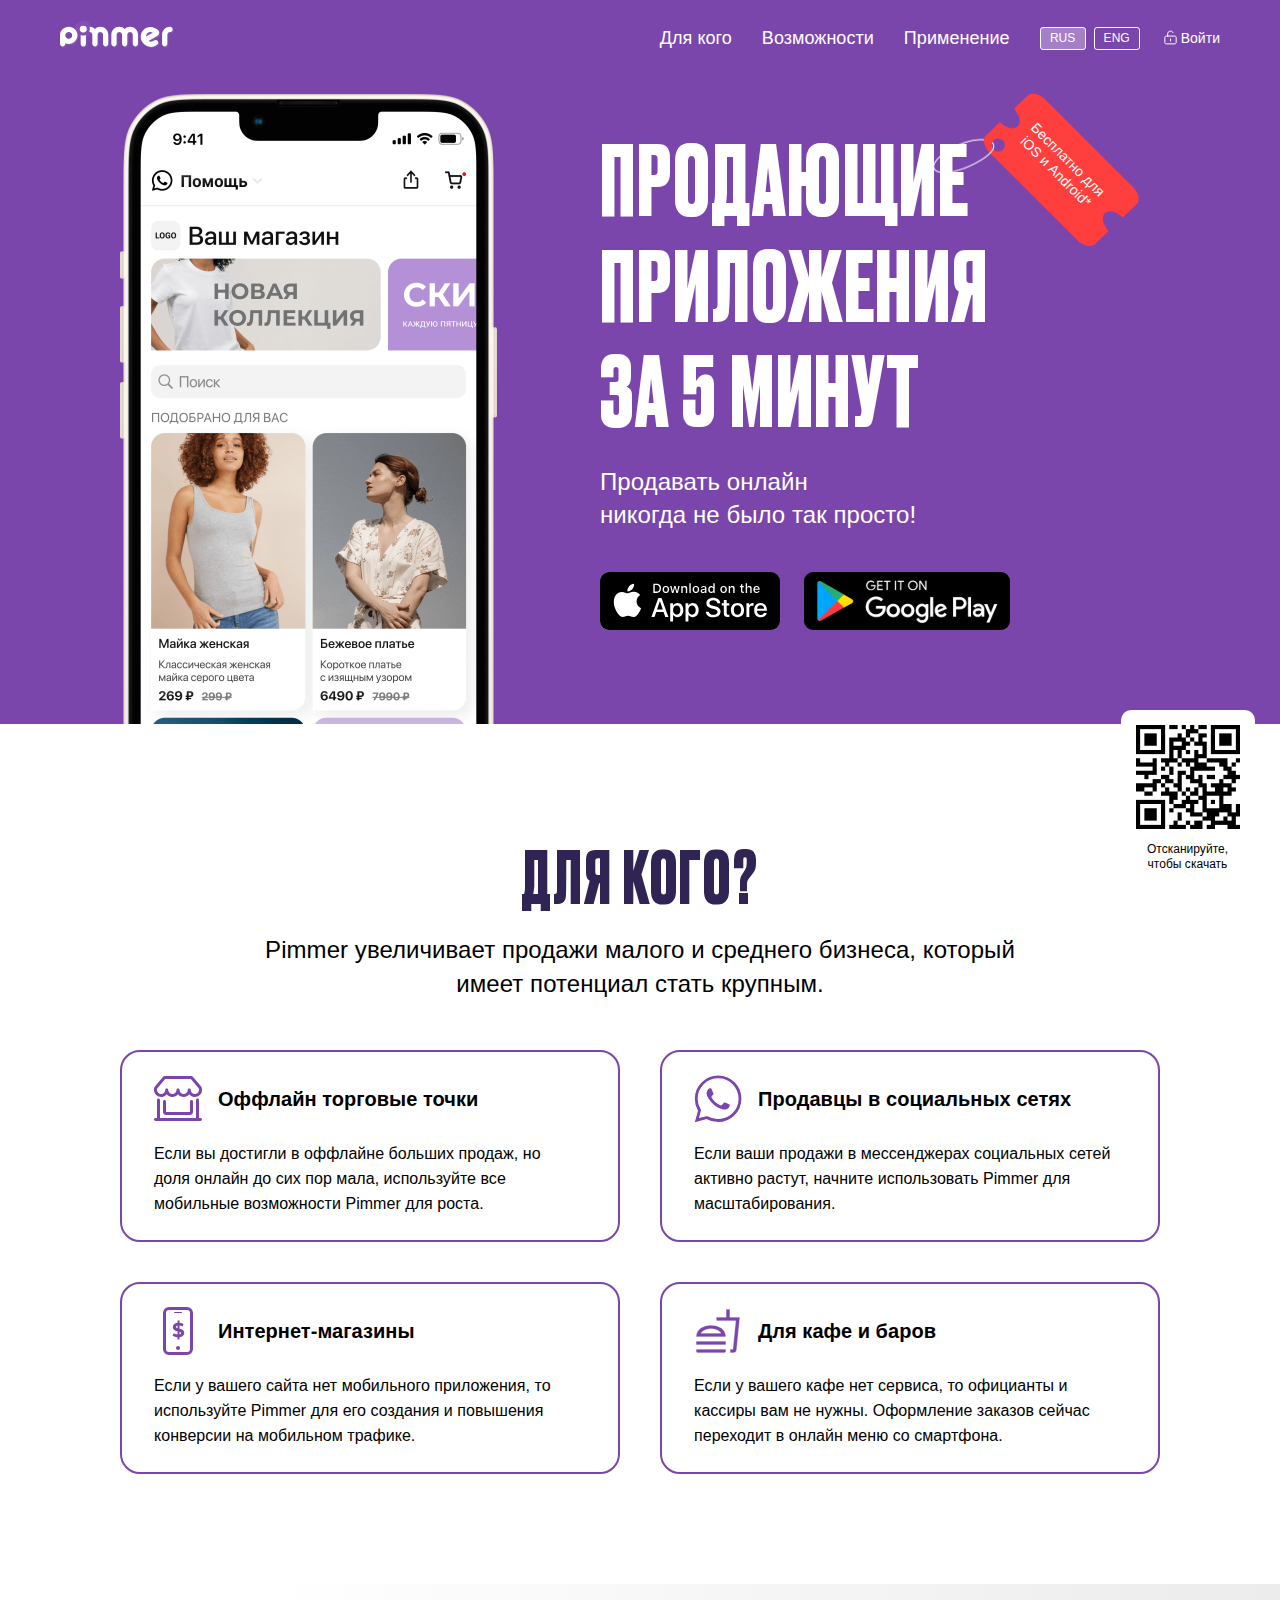
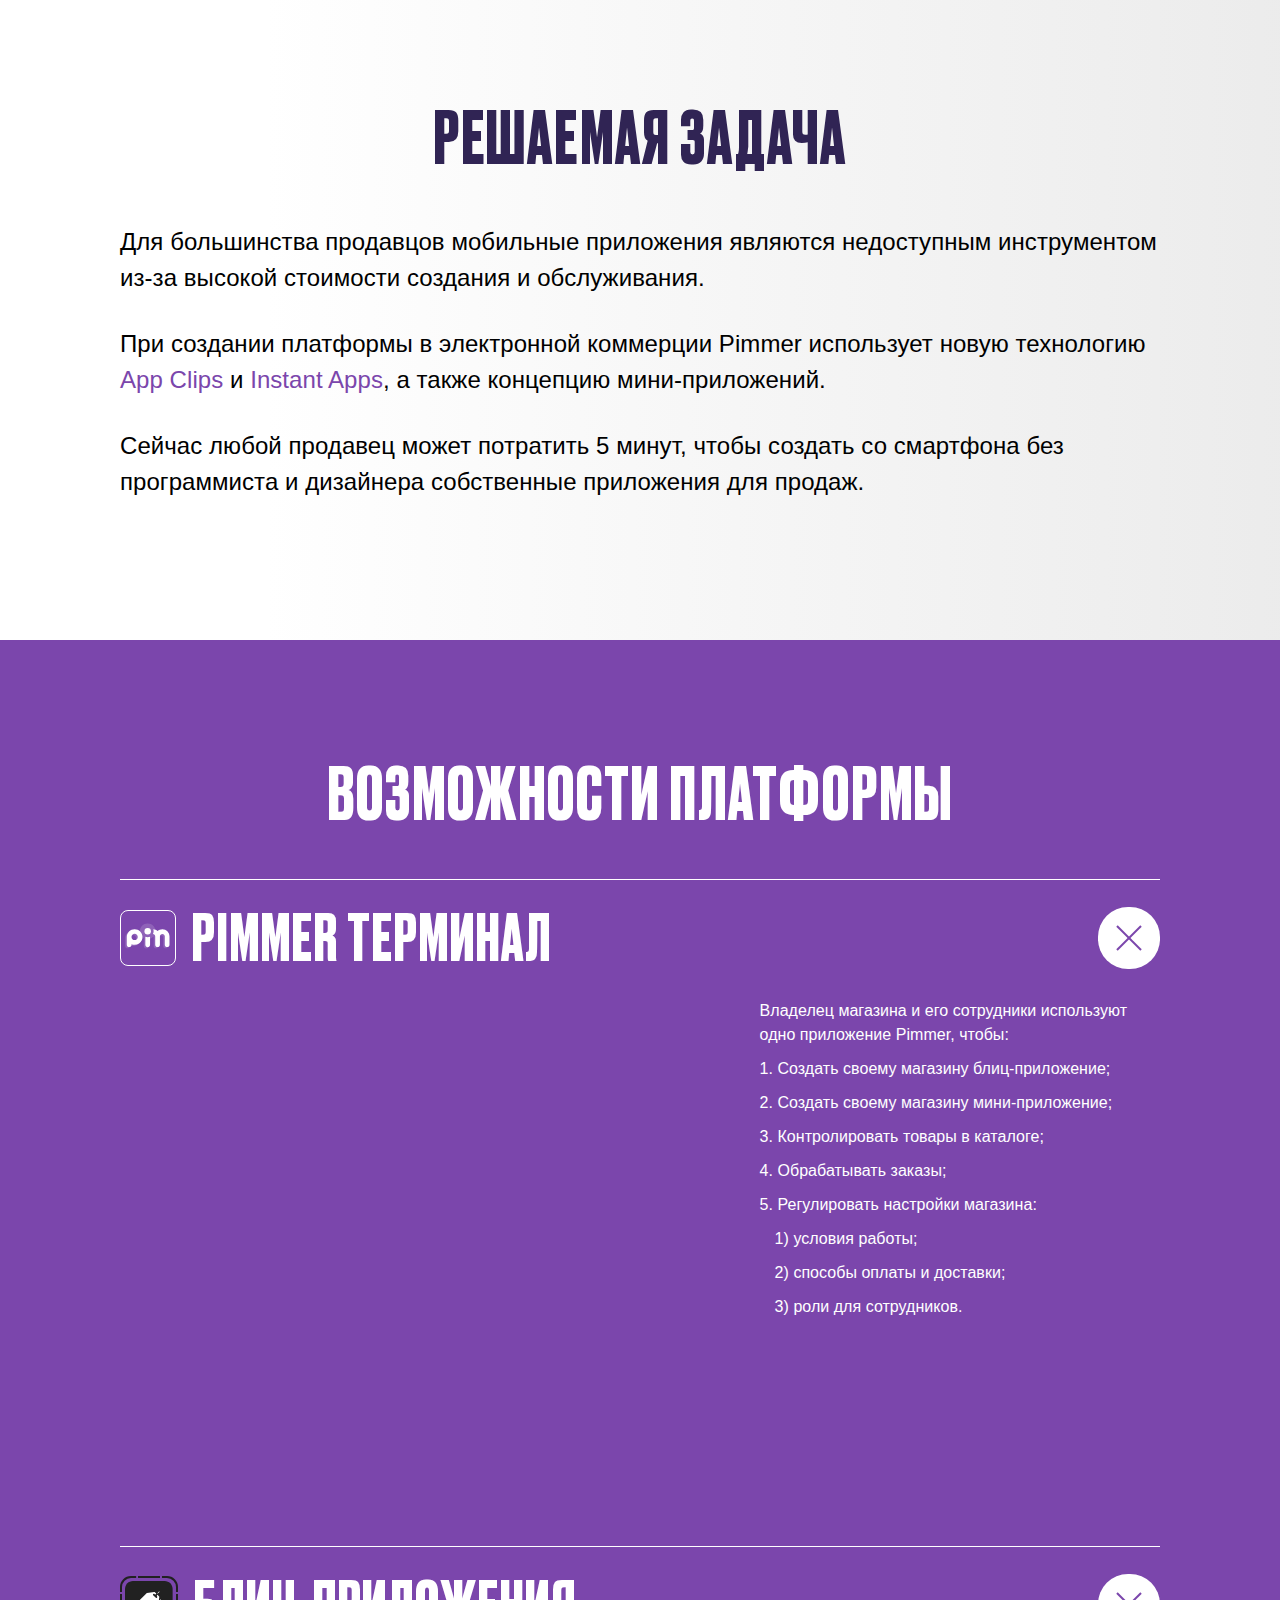
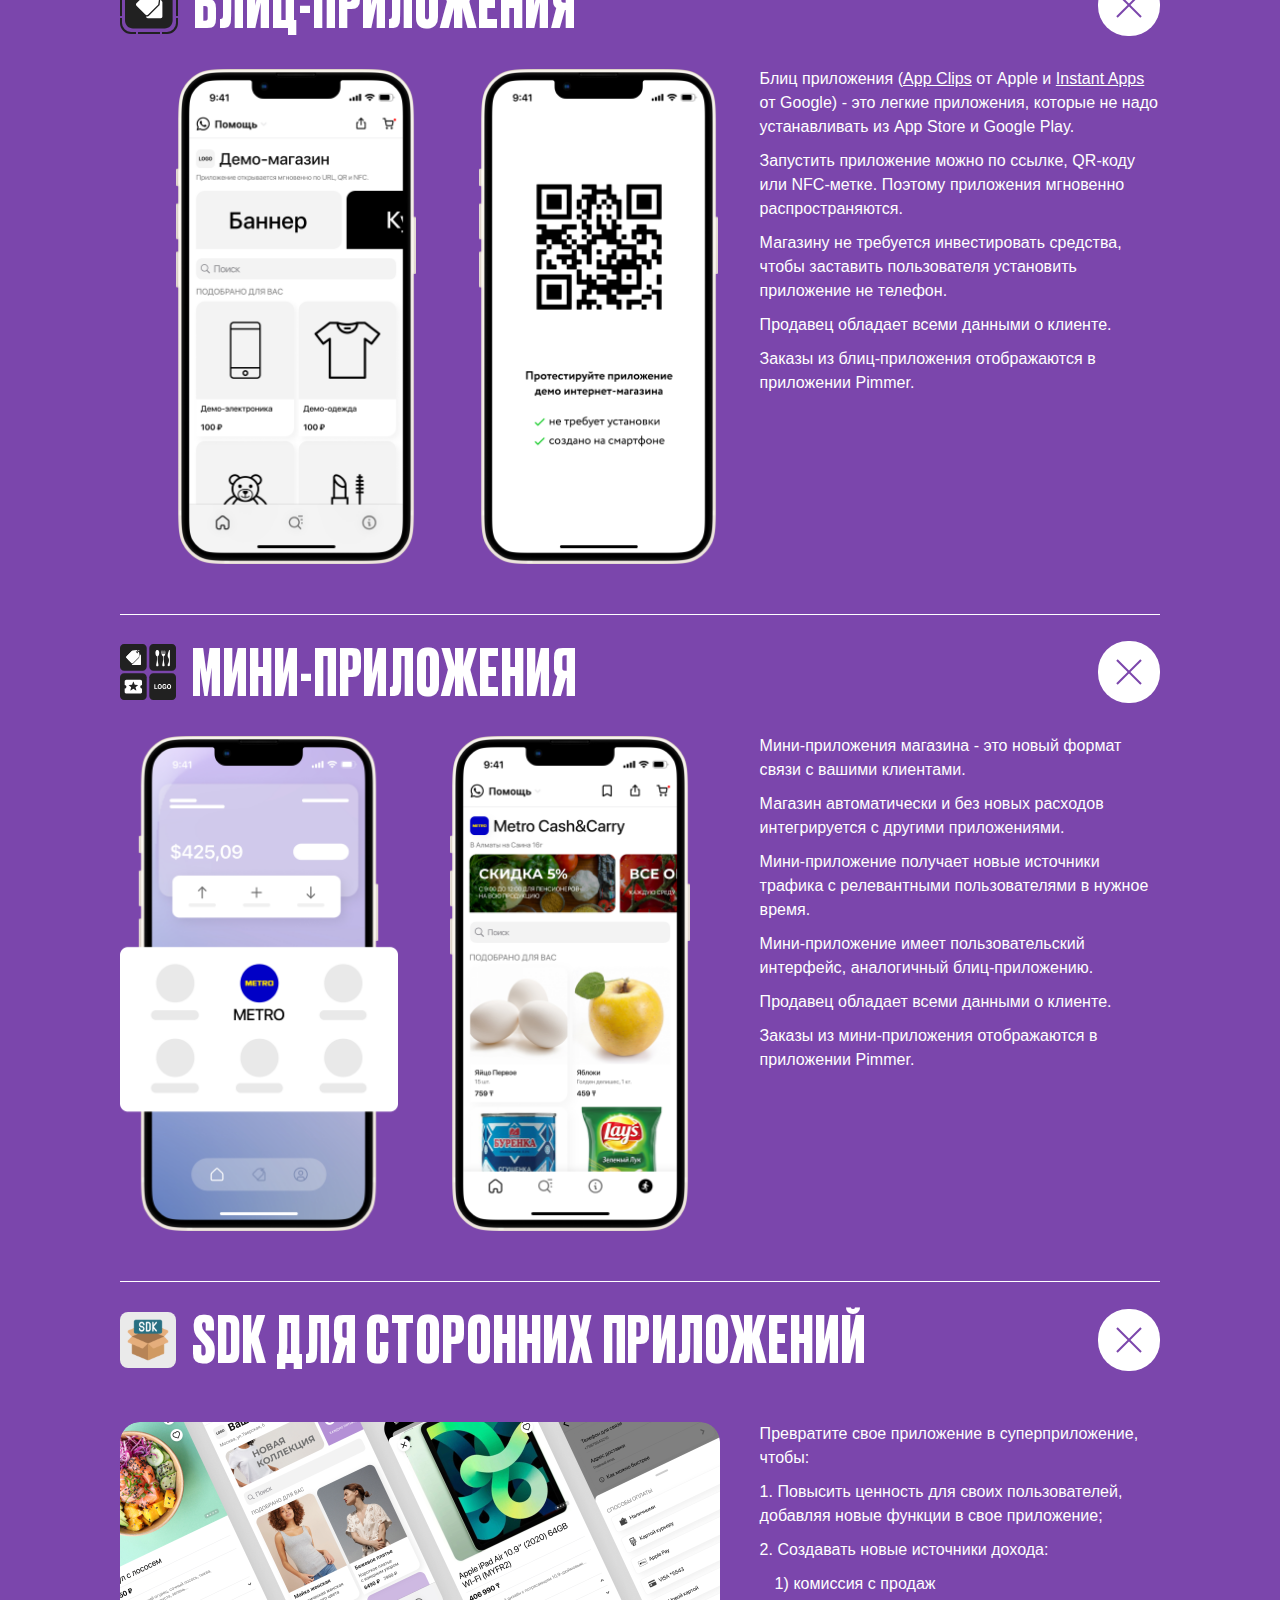
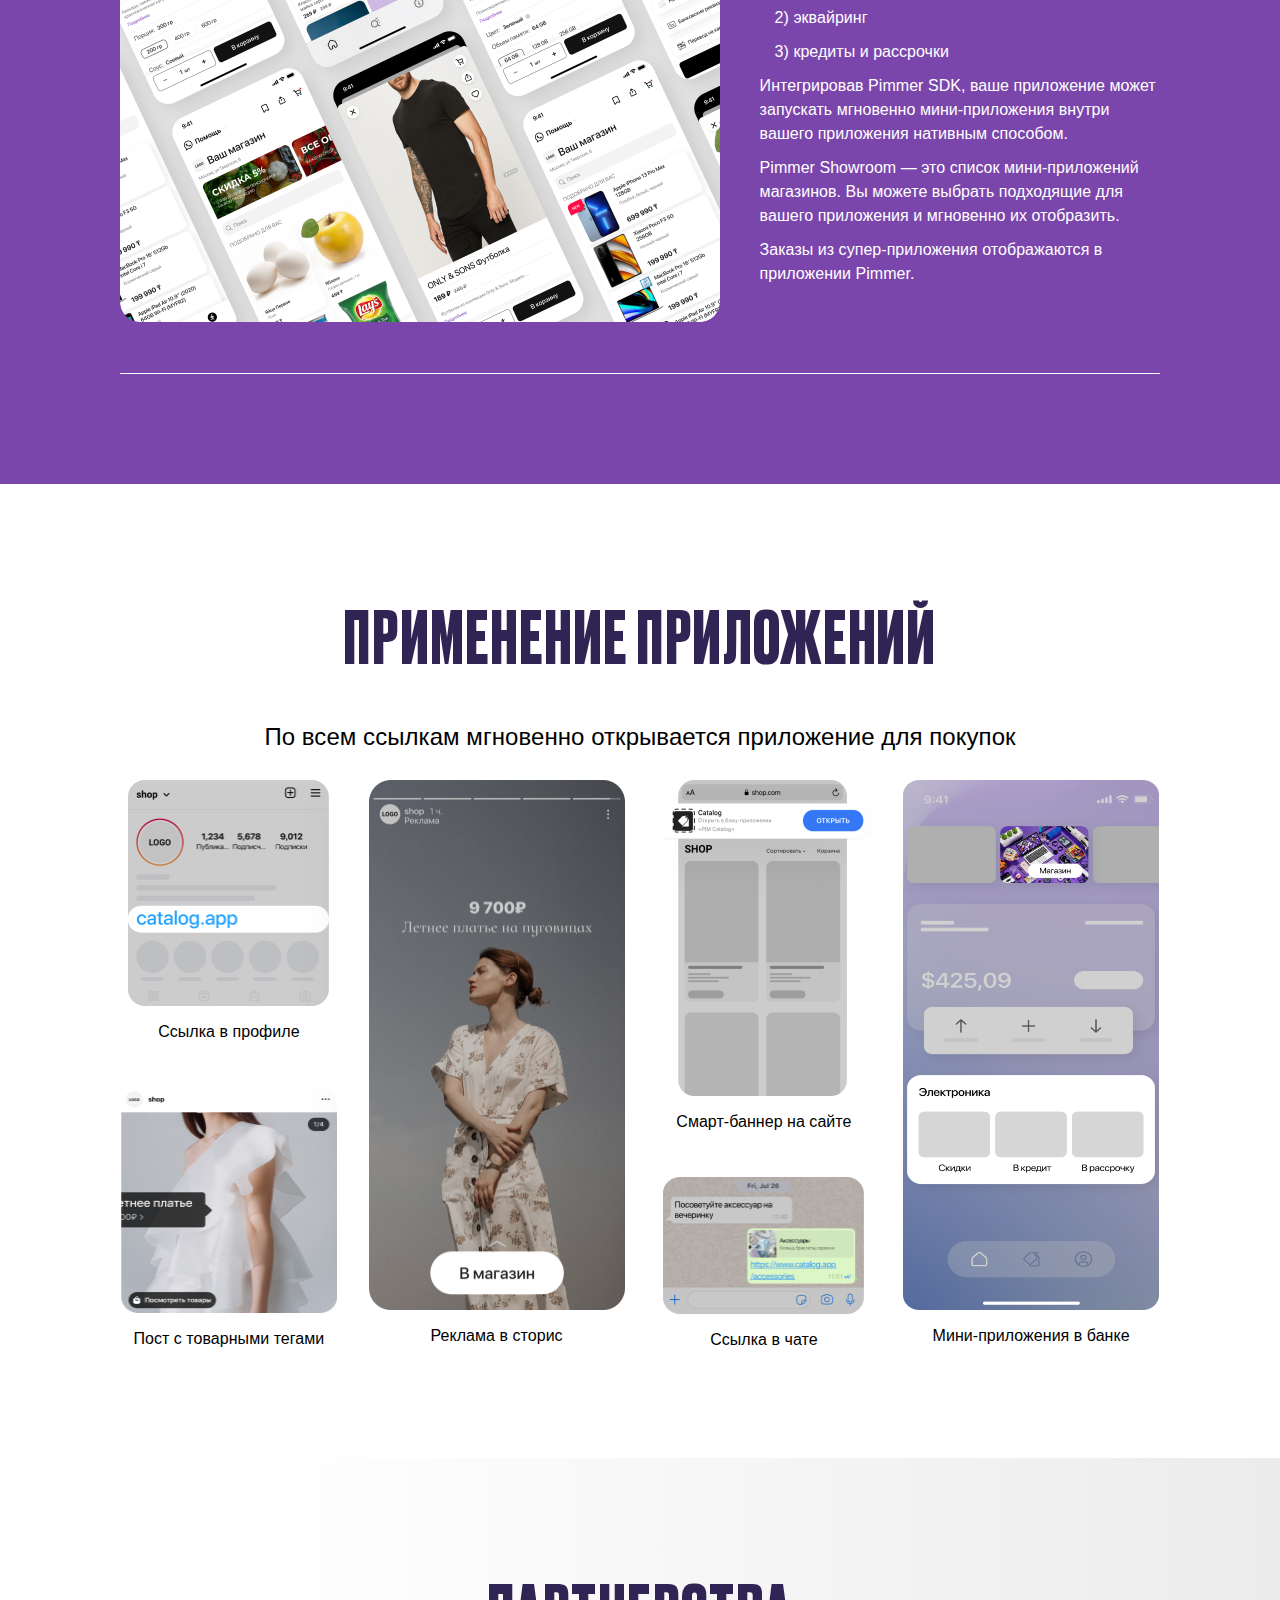
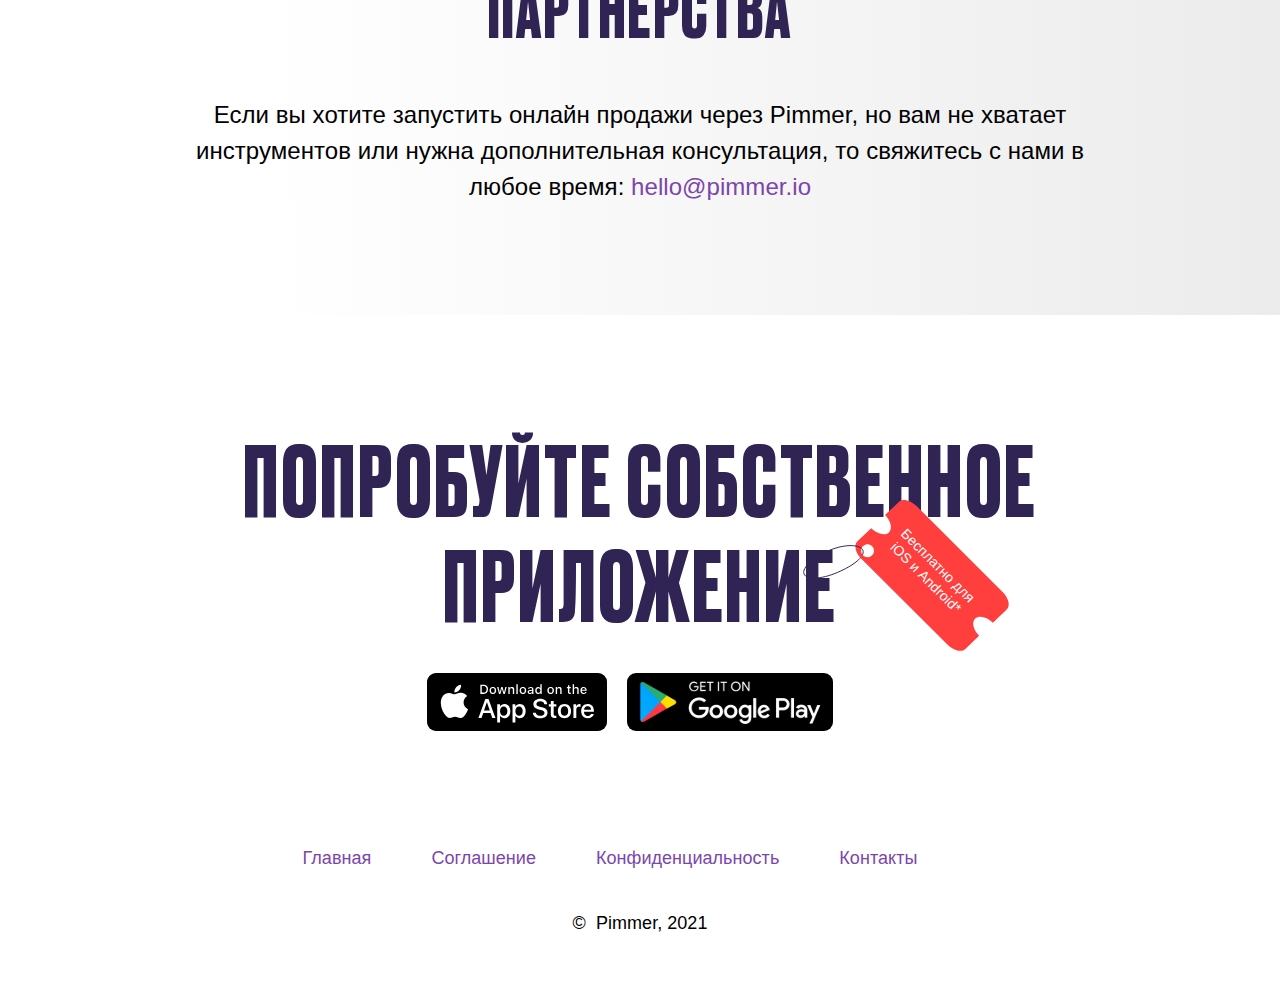
==== index.html @ f57d0e37 "modified" ====
<!DOCTYPE html>
<html lang="en">
<head>
    <meta charset="UTF-8">
    <meta http-equiv="X-UA-Compatible" content="IE=edge">
    <meta name="viewport" content="width=device-width, initial-scale=1.0">
    <title>Pimmer</title>
    <link rel="stylesheet" href="./css/main.css">
    <link rel="stylesheet" href="./css/media.css">
    <link rel="stylesheet" href="./css/ru.css">
</head>
<body>
    <header class="violet-white">
        <div class="nav wrapper center">
            <a href="index.html" class="logo"><img src="./assets/images/LOGO_white.svg" alt="Pimmer"></a>
            <ul class="nav-menu center">
                <li class="link hide"><a href="#forwho">Для кого</a></li>
                <li class="link hide"><a href="#capabilitie">Возможности</a></li>
                <li class="link hide"><a href="#access">Применение</a></li>
                <li class="languages center">
                    <a href="./index.html"><div class="selected center hide">RUS</div></a>
                    <a href="./index-eng.html"><div class="center">ENG</div></a>
                </li>
                <li class="sign-in center">
                    <img src="./assets/images/unlock.svg" alt="">
                    <a href="">Войти</a>
                </li>
            </ul>
        </div>
        <div class="container main">
            <div class="header-stiker">
                <div class="header-img">
                    <img src="./assets/images/iphone_13_2.png" alt="">
                    <div class="stiker-header-m-card mobile-stiker">
                        <div class="stiker">
                            <img src="./assets/images/stiker-3.svg" alt="">
                            <div class="stiker-name">
                                Бесплатно для<br> iOS и Android*
                            </div>
                        </div>
                    </div>
                </div>
            </div>
            <div class="header-heading">
                <div class="header-stiker">
                    <h1 class="drukCyr header-heading-title">ПРОДАЮЩИЕ <br>ПРИЛОЖЕНИЯ <br>ЗА 5 МИНУТ</h1>
                    <div class="stiker-header-card hide">
                        <div class="stiker">
                            <img src="./assets/images/stiker.png" alt="">
                            <div class="stiker-name">
                                Бесплатно для<br> iOS и Android*
                            </div>
                        </div>
                    </div>
                </div>
                <p>Продавать онлайн <br> никогда не было так просто!</p>
                <div class="header-heading-img">
                    <a href="https://apps.apple.com/ru/app/pimmer-%D1%81%D0%B2%D0%BE%D0%B9-app-%D0%B4%D0%BB%D1%8F-%D0%BF%D1%80%D0%BE%D0%B4%D0%B0%D0%B6/id1542246847">
                        <img src="./assets/images/App_Store.svg" alt="">
                    </a>
                    <a href="https://play.google.com/store/apps/details?id=com.io.pimmer" class="hide">
                        <img src="./assets/images/Google-Play.svg" alt="">
                    </a>
                </div>                
            </div>
        </div>

        <div class="header-scan hide">
            <img src="./assets/images/scan.png" alt="">
            <p>Отсканируйте, чтобы скачать</p>
        </div>
    </header>
    <section class="forwho-section" id="forwho">
        <div class="container">
            <div class="forwho-section-title">
                <h4 class="drukCyr">Для кого?</h4>
                <p>Pimmer увеличивает продажи малого и среднего бизнеса, который имеет потенциал стать крупным.</p>
            </div>
            <div class="forwho-section-cards">
                <div class="card">
                    <div class="card-header">
                        <img src="./assets/images/shop-window.svg" alt="">
                        <p>Оффлайн торговые точки</p>
                    </div>
                    <p class="card-body">Если вы достигли в оффлайне больших продаж, но доля онлайн до сих пор мала, используйте все мобильные возможности Pimmer для роста.</p>
                </div>
                <div class="card">
                    <div class="card-header">
                        <img src="./assets/images/cib_whatsapp.svg" alt="">
                        <p>Продавцы в социальных сетях</p>
                    </div>
                    <p class="card-body">Если ваши продажи в мессенджерах cоциальных сетей активно растут, начните использовать Pimmer для масштабирования.</p>
                </div>
                <div class="card">
                    <div class="card-header">
                        <img src="./assets/images/mobile.svg" alt="">
                        <p>Интернет-магазины</p>
                    </div>
                    <p class="card-body">Если у вашего сайта нет мобильного приложения, то используйте Pimmer для его создания и повышения конверсии на мобильном трафике.</p>
                </div>
                <div class="card">
                    <div class="card-header">
                        <img src="./assets/images/food-outline.svg" alt="">
                        <p>Для кафе и баров</p>
                    </div>
                    <p class="card-body">Если у вашего кафе нет сервиса, то официанты и кассиры вам не нужны. Оформление заказов сейчас переходит в онлайн меню со смартфона.</p>
                </div>
            </div>
        </div>
    </section>
    <section class="tasks-section linear-back">
        <div class="container">
            <div class="tasks-section-title">
                <h4 class="drukCyr">РЕШАЕМАЯ ЗАДАЧА</h4>
                <p>Для большинства продавцов мобильные приложения являются недоступным инструментом из-за высокой стоимости создания и обслуживания.</p>
                <p>При создании платформы в электронной коммерции Pimmer использует новую технологию <a href="https://www.youtube.com/watch?v=IqP_iojZXxQ">App Clips</a> и <a href="https://www.youtube.com/watch?v=J7EZgXJQGz0">Instant Apps</a>, а также концепцию мини-приложений.</p>
                <p>Сейчас любой продавец может потратить 5 минут, чтобы создать со смартфона без программиста и дизайнера собственные приложения для продаж.</p>
            </div>
        </div>
    </section>
    <section class="capabilities-section violet-white" id="capabilitie">
        <div class="container">
            <div class="capabilities-section-title">
                <h4 class="drukCyr">возможности платформы</h4>
            </div>
            <div class="capabilities-section-contents">
                <div class="content" >
                    <div class="content-header" onclick="openCapabilitie(this)">
                        <div class="center">
                            <img src="./assets/images/App_logo_mini.svg" alt="" srcset=""> 
                            <p class="drukCyr">PIMMER терминал</p>
                        </div>
                        <div class="content-header-icon rotate"><img src="./assets/images/plus.svg" alt="" srcset=""></div>
                    </div>
                    <div class="content-body">
                        <div>
                            <video width="600" height="500" autoplay loop muted playsinline>
                                <source src="https://dl.dropboxusercontent.com/s/cn1hb3r0xm3feev/%D0%B4%D0%BB%D1%8F%20%D1%81%D0%B0%D0%B9%D1%82%D0%B0.mp4?dl=0">
                            </video>
                        </div>
                        <div class="content-body-text">
                            <p>Владелец магазина и его сотрудники используют одно приложение Pimmer, чтобы:</p>
                            <p>1. Создать своему магазину блиц-приложение;</p>
                            <p>2. Создать своему магазину мини-приложение;</p>
                            <p>3. Контролировать товары в каталоге;</p>
                            <p>4. Обрабатывать заказы;</p>
                            <p>5. Регулировать настройки магазина:</p>
                            <ul>
                                <li>1) условия работы;</li>
                                <li>2) способы оплаты и доставки;</li>
                                <li>3) роли для сотрудников.</li>
                            </ul>    
                        </div>
                        <div class="wall"></div>
                    </div>
                </div>
                <div class="content" >
                    <div class="content-header" onclick="openCapabilitie(this)">
                        <div>
                            <img src="./assets/images/icon-1.svg" alt="" srcset=""> 
                            <p class="drukCyr">Блиц-приложения</p>
                        </div>
                        <div class="content-header-icon rotate"><img src="./assets/images/plus.svg" alt="" srcset=""></div>
                    </div>
                    <div class="content-body">
                        <div class="content-body-img img-1">
                            <img class="img-1" src="./assets/images/iPhone 20 - 1.png" alt="">
                            <img src="./assets/images/iPhone 20-2.png" alt="">
                        </div>
                        <div class="content-body-text">
                            <p>Блиц приложения (<a  href="https://www.youtube.com/watch?v=IqP_iojZXxQ">App Clips</a> от Apple и <a href="https://www.youtube.com/watch?v=J7EZgXJQGz0">Instant Apps</a> от Google) - это легкие приложения, которые не надо устанавливать из App Store и Google Play.</p>
                            <p>Запустить приложение можно по ссылке, QR-коду или NFC-метке. Поэтому приложения мгновенно распространяются.</p>
                            <p>Магазину не требуется инвестировать средства, чтобы заставить пользователя установить приложение не телефон.</p>
                            <p>Продавец обладает всеми данными о клиенте.</p>
                            <p>Заказы из блиц-приложения отображаются в приложении Pimmer.</p>
                        </div>
                        <div class="wall"></div>
                    </div>
                </div>
                <div class="content" >
                    <div class="content-header" onclick="openCapabilitie(this)">
                        <div>
                            <img src="./assets/images/icon-2.svg" alt="" srcset=""> 
                            <p class="drukCyr">Мини-приложения</p>
                        </div>
                        <div class="content-header-icon rotate"><img src="./assets/images/plus.svg" alt="" srcset=""></div>
                    </div>
                    <div class="content-body">
                        <div class="content-body-img img-2">
                            <img class="img-2" src="./assets/images/icphon-20-3.png" alt="">
                            <img src="./assets/images/iPhone 20-4.png" alt="">
                        </div>
                        <div class="content-body-text">
                            <p>Мини-приложения магазина - это новый формат связи с вашими клиентами.</p>
                            <p>Магазин автоматически и без новых расходов интегрируется с другими приложениями.</p>
                            <p>Мини-приложение получает новые источники трафика с релевантными пользователями в нужное время.</p>
                            <p>Мини-приложение имеет пользовательский интерфейс, аналогичный блиц-приложению.</p>
                            <p>Продавец обладает всеми данными о клиенте.</p>
                            <p>Заказы из мини-приложения отображаются в приложении Pimmer.</p>
                        </div>
                        <div class="wall"></div>
                    </div>
                </div>
                <div class="content" >
                    <div class="content-header" onclick="openCapabilitie(this)">
                        <div>
                            <img src="./assets/images/icon-3.svg" alt="" srcset=""> 
                            <p class="drukCyr">SDK для сторонних приложений</p>
                        </div>
                        <div class="content-header-icon rotate"><img src="./assets/images/plus.svg" alt="" srcset=""></div>
                    </div>
                    <div class="content-body">
                        <div class="content-body-img img-3">
                            <img src="./assets/images/ipnone-20-5.png" alt="">
                        </div>
                        <div class="content-body-text img-3">
                            <p>Превратите свое приложение в суперприложение, чтобы:</p>
                            <p>1. Повысить ценность для своих пользователей, добавляя новые функции в свое приложение;</p>
                            <p>2. Создавать новые источники дохода:</p>
                            <ul>
                                <li>1) комиссия с продаж</li>
                                <li>2) эквайринг</li>
                                <li>3) кредиты и рассрочки</li>
                            </ul>
                           <p>Интегрировав Pimmer SDK, ваше приложение может запускать мгновенно мини-приложения внутри вашего приложения нативным способом.</p>
                           <p>Pimmer Showroom — это список мини-приложений магазинов. Вы можете выбрать подходящие для вашего приложения и мгновенно их отобразить.</p>
                           <p>Заказы из супер-приложения отображаются в приложении Pimmer.</p>
                        </div>
                        <div class="wall"></div>
                    </div>
                </div>
            </div>
        </div>
    </section>
    <section class="access-section" id="access">
        <div class="container">
            <div class="access-section-title">
                <h4 class="drukCyr">ПРИМЕНЕНИЕ ПРИЛОЖЕНИЙ</h4>
                <p>По всем ссылкам мгновенно открывается приложение для покупок</p>
            </div>
            <div class="access-section-body">
                <div class="item1">
                    <img src="./assets/images/Frame1.png" alt="">
                    <p class="access-t2">Ссылка в профиле</p>
                </div>
                <div class="item2">
                    <img src="./assets/images/frame4.png" alt="" srcset="">
                    <p>Реклама в сторис</p>
                </div>
                <div class="item3">
                    <img src="./assets/images/Frame2.png" alt="" srcset="">
                    <p>Смарт-баннер на сайте</p>
                </div>
                <div class="item4">
                    <img src="./assets/images/Frame6.png" alt="" srcset="">
                    <p>Мини-приложения в банке</p>
                </div>
                <div class="item5">
                    <img src="./assets/images/Frame3.png" alt="" srcset="">
                    <p>Пост с товарными тегами</p>
                </div>
                <div class="item6">
                    <img src="./assets/images/frame5.png" alt="" srcset="">
                    <p>Ссылка в чате</p>
                </div>
            </div>
        </div>
    </section>
    <section class="partnerships-section linear-back">
        <div class="container">
            <div class="partnerships-section-title">
                <h4 class="drukCyr">Партнерства</h4>
                <p>Если вы хотите запустить онлайн продажи через Pimmer, но вам не хватает инструментов или нужна дополнительная консультация, то свяжитесь с нами в любое время: <a href="mailto: hello@pimmer.io">hello@pimmer.io</a> </p>
            </div>
        </div>
    </section>
    <section class="footer-section">
        <div class="container">
            <div class="footer-section-header header-heading">
                <div class="footer-stiker">
                    <h1 class="drukCyr">Попробуйте собственное приложение</h1>
                    <div class="stiker-footer-card hide">
                        <div class="stiker">
                            <img src="./assets/images/stiker-2.svg" alt="">
                            <div class="stiker-name">
                                Бесплатно для<br> iOS и Android*
                            </div>
                        </div>
                    </div>
                    <div class="stiker-footer-card mobile-stiker">
                        <div class="f-stiker">
                            <img src="./assets/images/stiker-3.svg" alt="">
                            <div class="stiker-name">
                                Бесплатно для<br> iOS и Android*
                            </div>
                        </div>
                    </div>
                </div>
                <div class="footer-heading-img header-heading-img">
                    <a href="https://apps.apple.com/ru/app/pimmer-%D1%81%D0%B2%D0%BE%D0%B9-app-%D0%B4%D0%BB%D1%8F-%D0%BF%D1%80%D0%BE%D0%B4%D0%B0%D0%B6/id1542246847">
                        <img src="./assets/images/App_Store.svg" alt="">
                    </a>
                    <a href="https://play.google.com/store/apps/details?id=com.io.pimmer" class="hide">
                        <img src="./assets/images/Google-Play.svg" alt="">
                    </a>
                </div>
            </div>
        </div>
    </section>
    <footer class="wrapper">
        <ul class="center">
            <li><a href="index.html">Главная</a></li>
            <li><a href="">Cоглашение</a></li>
            <li><a href="">Конфиденциальность</a></li>
            <li><a href="./contacts.html">Контакты</a></li>
        </ul>
        <p>©  Pimmer, 2021</p>
    </footer>
    <script src="./js/main.js"></script>
</body>
</html>
---- css/main.css ----
@font-face {
    font-family: 'drukсyr';
    src: url("../assets/fonts/DrukCyr-Bold.ttf") format('truetype');
}
@import url('https://fonts.googleapis.com/css2?family=Montserrat:wght@400;500;600;700&display=swap');

:root{
    --color-primary: #7B46AC;
    --color-white: #FFFFFF;
    --color-black: #000000;
    --color-text-title: #302454;

    --max-width: 1160px;
    --min-width: 300px;
    --container-width: 1040px;
}
* {
    border: 0;
    padding: 0;
    margin: 0;
    text-decoration: none;
    list-style-type: none;
    box-sizing: border-box;
    font-family: 'Montserrat', sans-serif;
    font-weight: 400;
    letter-spacing: 0.0024em;
}
html,body{
    scroll-behavior: smooth;
}
.wrapper{
    width: var(--max-width);
    margin: 0 auto;
}
.container{
    width: var(--container-width);
    margin: 0 auto;
    padding: 110px 0;
}
.drukCyr{
    font-family: drukсyr;
    text-transform: uppercase;
    line-height: 110%;
    letter-spacing: 0.03em;
}
section{
    width: 100%;
}
.linear-back{
    background: linear-gradient(270deg, #EAEAEA -6.64%, #FFFFFF 79.25%);
}
a{
    color: var(--color-primary);
    cursor: pointer;
}
.violet-white{
    background-color: var(--color-primary);
    color: var(--color-white);
}
.center{
    display: flex;
    align-items: center;
    justify-content: center;
}
header, footer{
    display: flex;
    flex-direction: column;
    align-items: center;
}
.nav{
    flex-direction: row;
    justify-content: space-between;
    margin: 20px 0 38px;
}
.logo img{
    width: 115px;
    height: 32px;
}
.stiker, .header-stiker, .footer-stiker, f-stiker{
    position: relative;
}
.stiker img{
    position: absolute;
    z-index: 1;
    width: 216.94px;
    height: 160.08px;
}
.stiker-name{
    position: absolute;
    z-index: 2;
    color: var(--color-white);
    top: 60px;
    left: 75px;
    rotate: 45deg;
    font-size: 14px;
    line-height: 118.05%;
    letter-spacing: 0.0024em;
    width: 114px;
    text-align: center;
}
.stiker-footer-card{
    position: absolute;
    z-index: 0;
    top: 70px;
    right: 360px;
}
.mobile-stiker{
    display: none;
}
.nav-menu a{
    color: var(--color-white);
}
.link{
    margin-right: 30px;
    font-size: 18px;
    line-height: 150%;
    letter-spacing: 0.0024em;
}
.languages div{
    border: 0.6px solid var(--color-white);
    border-radius: 3px;
    font-size: 12px;
    line-height: 120%;
    text-transform: uppercase;
    width: 46px;
    height: 23px;
    margin-right: 8px;    
}
.selected{
    background-color: #ffffff50;
}
.sign-in{
    margin-left: 16px;
    font-size: 14px;
    line-height: 120%;
}
.sign-in img{
    margin-right: 4px;   
}
.main{
    padding: 0;
    display: flex;
}
.header-img{
    height: 630px;
    overflow: hidden;
}
.header-img img{
    width: 377px;
    margin-right: 103px;
}
.header-heading-title{
    font-size: 96px;
    letter-spacing: 0.02em;
    padding-top: 30px;
}
.header-heading p{
    margin: 24px 0 40px;
    font-size: 24px;
    line-height: 140%;
}
.header-heading-img img{
    margin-right: 20px;
}
.header-scan{
    width: 134px;
    height: 170px;
    background: white;
    border-radius: 10px;
    position: fixed;
    bottom: 20px;
    right: 25px;
    text-align: center;
    z-index: 7;
}
.header-scan img{
    width: 104px;
    margin: 15px 15px 9px;
}
.header-scan p{
    color: black;
    font-size: 12px;
    line-height: 15px;
    margin-left: 21px;
    width: 91px;
}
[class$='-section-title']{
    text-align: center;
    color: #000000;
    font-size: 24px;
    line-height: 150%;
    letter-spacing: 0.03em;
    display: flex;
    flex-direction: column;
    align-items: center;
}
[class$='-section-title'] h4{
    line-height: 110%;
    font-size: 72px;
    color: var(--color-text-title);
    margin-bottom: 50px;
}
[class$='-section-title'] a{
    color: var(--color-primary);
    font-weight: 500;
    line-height: 150%;
}
.forwho-section-title h4{
    margin-bottom: 20px;
}
.forwho-section-title p{
    width: 800px;
    line-height: 140%;
}
.forwho-section-cards{
    margin-top: 50px;
    display: grid;
    grid-template-columns: auto auto;
    gap: 40px;
}
.card{
    padding: 23px 40px 23px 32px;
    border: 2px solid var(--color-primary);
    border-radius: 20px;
    width: 500px;
}
.card-header{
    display: flex;
    align-items: center;
    margin-bottom: 19px;
}
.card-header p{
    margin-left: 16px;
    font-weight: 700;
    font-size: 20px;
    line-height: 30px;
}
.card-body{
    height: 75px;
    font-size: 16px;
    line-height: 155%;
}
.tasks-section-title p{
    width: 100%;
    text-align: start;
    margin-bottom: 30px;
    letter-spacing: 0.0024em;
    font-weight: 400;
    font-size: 24px;
    line-height: 150%;
}
.capabilities-section-title h4{
    color: white;
    font-size: 72px;
    line-height: 110.05%;
    letter-spacing: 0.03em;
    margin-bottom: 50px;
}
.content{
    width: 100%;
    border-top: 0.3px solid white;
    transition: all 0.5s;
}
.content:last-child{
    border-bottom: 0.3px solid white;
}
.content-header{
    margin: 25px 0;
    display: flex;
    align-items: center;
    justify-content: space-between;
}
.content-header > div{
    display: flex;
    align-items: center;
}
.content-header > div p{
    line-height: 110.05%;
    font-size: 64px;
    letter-spacing: 0.03em;
    margin-top: -5px;
    margin-left: 16px;
}
.content-header-icon{
    padding: 6px;
    border-radius: 30px;
    background-color: #FFFFFF;
    transition: all 0.4s;
}
.rotate{
    rotate: 90deg;
}
.rotateBack{
    rotate: 45deg;
}
.content-body{
    width: 100%;
    overflow: hidden;
    display: grid;
    grid-template-columns: 61.5% auto;
    transition: all 0.5s;
}
.content-body div{
    height: 501px;
}
.content:last-child .content-body{
    height: 576px;
}
.content-body-img{
    display: flex;
    padding-top: 6px;
}
.content-body-text{
    font-size: 16px;
    line-height: 24px; 
    padding-top: 4px;
}
.content-body-text a{
    text-decoration: underline;
    color: white;
}
.content-body-text p, .content-body-text ul li{
    margin-bottom: 10px;
}
.content-body-text ul{
    margin-left: 15px;
}
.img-1{
    margin: 0 63px 0 28px;
}
.img-2{
    margin-right: 52px;
}
.img-3{
    padding-top: 25px;
}
.img-3 img{
    width: 600px;
    height: 500px;
    border-radius: 20px;
}
.wall{
    max-height: 50px;
}
.access-section-title p{
    line-height: 26px;
    letter-spacing: 0.0024em;
}
::-webkit-scrollbar{width:2px;height:2px;}
::-webkit-scrollbar-button{width:2px;height:2px;}
.access-section-body{
    margin-top: 30px;
    width: 100%;
    height: 568px;
    overflow-y: hidden;
    overflow-x: scroll;
    display: grid;
    grid-template-areas:
      'i1 i2 i3 i4'
      'i5 i2 i3 i4'
      'i5 i2 i6 i4';
    gap: 30px;
}
.item1 { grid-area: i1; }
.item2 { grid-area: i2; }
.item3 { grid-area: i3; }
.item4 { grid-area: i4; }
.item5 { grid-area: i5; }
.item6 { grid-area: i6; }
.item1 img{ width: 201px; height: 226px;}
.item2 img, .item4 img{ width: 256px; height: 530px; }
.item3 img{ width: 215px; height: 316px; }
.item5 img{ width: 216px; height: 226px; }
.item6 img{ width: 201px; height: 137px; }
.access-section-body div{
    display: flex;
    flex-direction: column;
    align-items: center;
}
.access-section-body div p{
    margin-top: 16px;
    margin-bottom: 15px;
    font-size: 16px;
    line-height: 20px;
    letter-spacing: 0.0024em;
}
.partnerships-section-title p{
    width: 900px;
}
.footer-section-header{
    margin: 0 auto;
    padding-left: 0; 
}
.footer-section-header h1{
    color: var(--color-text-title);
    text-align: center;
    font-size: 96px;
    margin-bottom: 37px;
    letter-spacing: 0.03em;
}
.footer-heading-img{
    display: flex;
    justify-content: center;
}
footer{
    padding-bottom: 50px;
    font-size: 18px;
    letter-spacing: 0.024em;
    line-height: 150%;
}
footer li{
    margin-right: 60px;
}
footer p{
    margin-top: 38px;
}
---- css/media.css ----
@media screen and (max-width: 640px){
    .wrapper{
        width: 266px;
    }
    .container{
        width: 94%;
        padding: 48px 0;
    }
    .nav{
        margin: 40px 0 34px;
    }
    .logo img{
        width: 80px;
        height: 22px;
    }
    .hide{
        display: none;
    }
    .languages div{
        margin-right: 0px;    
    }
    .main{
        margin: 0;
        padding: 0;
        flex-direction: column-reverse;
        align-items: center;
        overflow: hidden;
        height: auto;
    }
    .header-img{
        overflow: hidden;
        height: 395px;
    }
    .header-img img{
        width: 300px;
        margin-right: 0;
    }
    .header-heading{
        display: flex;
        flex-direction: column;
        text-align: center;
        align-items: center;
    }
    .header-heading-title{
        font-size: 64px;
        line-height: 106.55%;
        letter-spacing: 0.02em;
        padding-top: 0px;
    }
    .header-heading p{
        margin: 20px 0 24px;
        font-size: 18px;
    }
    .header-heading-img img{
        width: 143px;
        margin-right: 0px;
        margin-bottom: 24px;
    }
    .mobile-stiker{
        display: block;
    }
    .stiker-header-m-card{
        position: absolute;
        z-index: 5;
        bottom: 100px;
        right: 157px;
        rotate: 8deg;
    }
    .stiker img{
        position: absolute;
        z-index: 1;
        width: 170.15px;
        height: 95.11px;
    }
    .stiker-name{
        top: 25px;
        left: 25px;
        rotate: -15deg;
        line-height: 150%;
        font-size: 14px;
    }
    .f-stiker img{
        position: absolute;
        z-index: 1;
        width: 100.15px;
    }
    .f-stiker div{
        position: absolute;
        top: 19px;
        left: -8px;
        font-size: 10px;
        z-index: 5;
        color: white;
        rotate: -15deg;
    }
    [class$='-section-title']{
        font-size: 18px;
        line-height: 140%;
    }
    [class$='-section-title'] h4{
        font-size: 48px;
        margin-bottom: 20px;
        line-height: 110.05%;
    }
    .forwho-section>div{
        padding-top: 64px;
    }
    .forwho-section-title>p{
        width: 100%;
    }
    .forwho-section-cards{
        grid-template-columns: auto;
        gap: 16px;
        margin-top: 24px;
    }
    .card{
        padding: 21px 21px 0;
        width: 100%;
    }
    .card-header{
        margin-bottom: 16px;
    }
    .card-header>img{
        width: 32px;
        height: 32px;
    }
    .card-header>p{
        margin-left: 12px;
        font-weight: 600;
        font-size: 14px;
        line-height: 130%;
    }
    .card-body{
        font-size: 12px;
        height: auto;
        margin-bottom: 24px;     
    }
    .tasks-section>div{
        padding-top: 36px;
    }
    .tasks-section-title h4{
        margin-bottom: 15px;
    }
    .tasks-section-title p{
        width: 93%;
        font-size: 14px;
        line-height: 21px;
        margin-bottom: 16px;
    }
    .capabilities-section>div{
        padding-top: 36px;
        padding-bottom: 24px;
    }
    .capabilities-section-title h4{
        margin-bottom: 24px;
    }
    .content-header{
        margin: 10px 0 18px;
    }
    .content-header > div:first-child,  .content-header{
        align-items: start;
    }
    .content-header > div p{
        font-size: 36px;
        margin-left: 8px;
        line-height: 40px;
        letter-spacing: 0.002rem;
    }
    .content-header > div img{
        width: 32px;
    }
    .content-header-icon{
        padding: 0px;
        width: 28px;
        height: 28px;
    }
    .content-header-icon img{
        width: 23px;
        height: 23px;
    }
    .content-body{
        grid-template-columns: auto;
    }
    .content-body>div{
        height: auto;
    }
    .content:last-child .content-body{
        height: auto;
    }
    .content-body-text p{
        margin-bottom: 18px;
    }
    .content-body-text ul li{
        margin-bottom: 3px;
    }
    .content-body-text p:last-child, .content-body-text ul li:last-child{
        margin-bottom: 0px;
    }
    .content-body-text{
        width: 100%;
        line-height: 150%;
        padding-top: 32px; 
        padding-bottom: 24px;
    }
    .content:first-child .content-body-text{
        padding-top: 12px;
    }
    .content-body-img{
        width: 100%;
        justify-content: center;
    }
    .content-body-text ul{
        margin-left: 30px;
    }
    .content-body-img{
        padding-top: 0px;
    }
    .content-body video{
        margin-top: -10px;
        margin-bottom: -15px;
        width: 290px;
        height: 290px;
    }
    .content:first-child .content-body div:first-child{
        margin-bottom: 3px;
    }
    .img-1 > img{
        width: 145px;
        height: 300px;
    }
    .img-2 > img{
        width: 133px;
        height: 275px;
    }
    .img-2 > img:first-child{
        width: 155px;
    }
    .img-3 > img{
        width: 100%;
        height: 250px;
        margin-bottom: 32px;
    }
    .img-1{
        margin: 0 10px 0 -3px;
    }
    .img-2{
        margin: 0 12px 0 -3px;
    }
    .img-3{
        padding-top: 0px;
    }
    .access-section>div{
        padding-top: 54px;
    }
    .access-section-title>h4{
        margin-bottom: 24px;
    }
    .access-section-body{
        margin-top: 16px;
        height: 456px;
        gap: 14px;
    }
    .item2 img{ width: 208px; height: 420px; }
    .item4 img{ width: 180px; height: 420px; }
    .item3 img{ width: 170px; height: 180px; }
    .item6 img{ width: 180px; height: 130px; }
    .item1 img{ width: 175px; height: 197px; }
    .item5 img{ width: 175px; height: 177px; }
    .access-section-body div p{
        margin-bottom: 0px;
        font-size: 12px;
        line-height: 15px;
    }
    .partnerships-section>div{
        padding-bottom: 30px;
    }
    .partnerships-section-title p{
        width: 97%;
    }

    .footer-section>div{
        padding-bottom: 46px;
    }
    .footer-section-header h1{
        font-size: 48px;
        margin-bottom: 44px;
    }
    .footer-heading-img img{
        margin-bottom: 0px;
    }
    footer{
        padding-bottom: 32px;
        font-size: 14px;
    }
    footer p{
        margin-top: 0px;
    }
    footer ul{
       flex-direction: column;
    }
    footer li{
        margin-right: 0px;
        margin-bottom: 10px;
    }
}
---- css/ru.css ----
.stiker-header-card{
    position: absolute;
    z-index: 0;
    top: -5px;
    right: 100px;
}
@media screen and (max-width: 320px){
    .stiker-footer-card{
        top: 120px;
        right: 0px;
    }
}
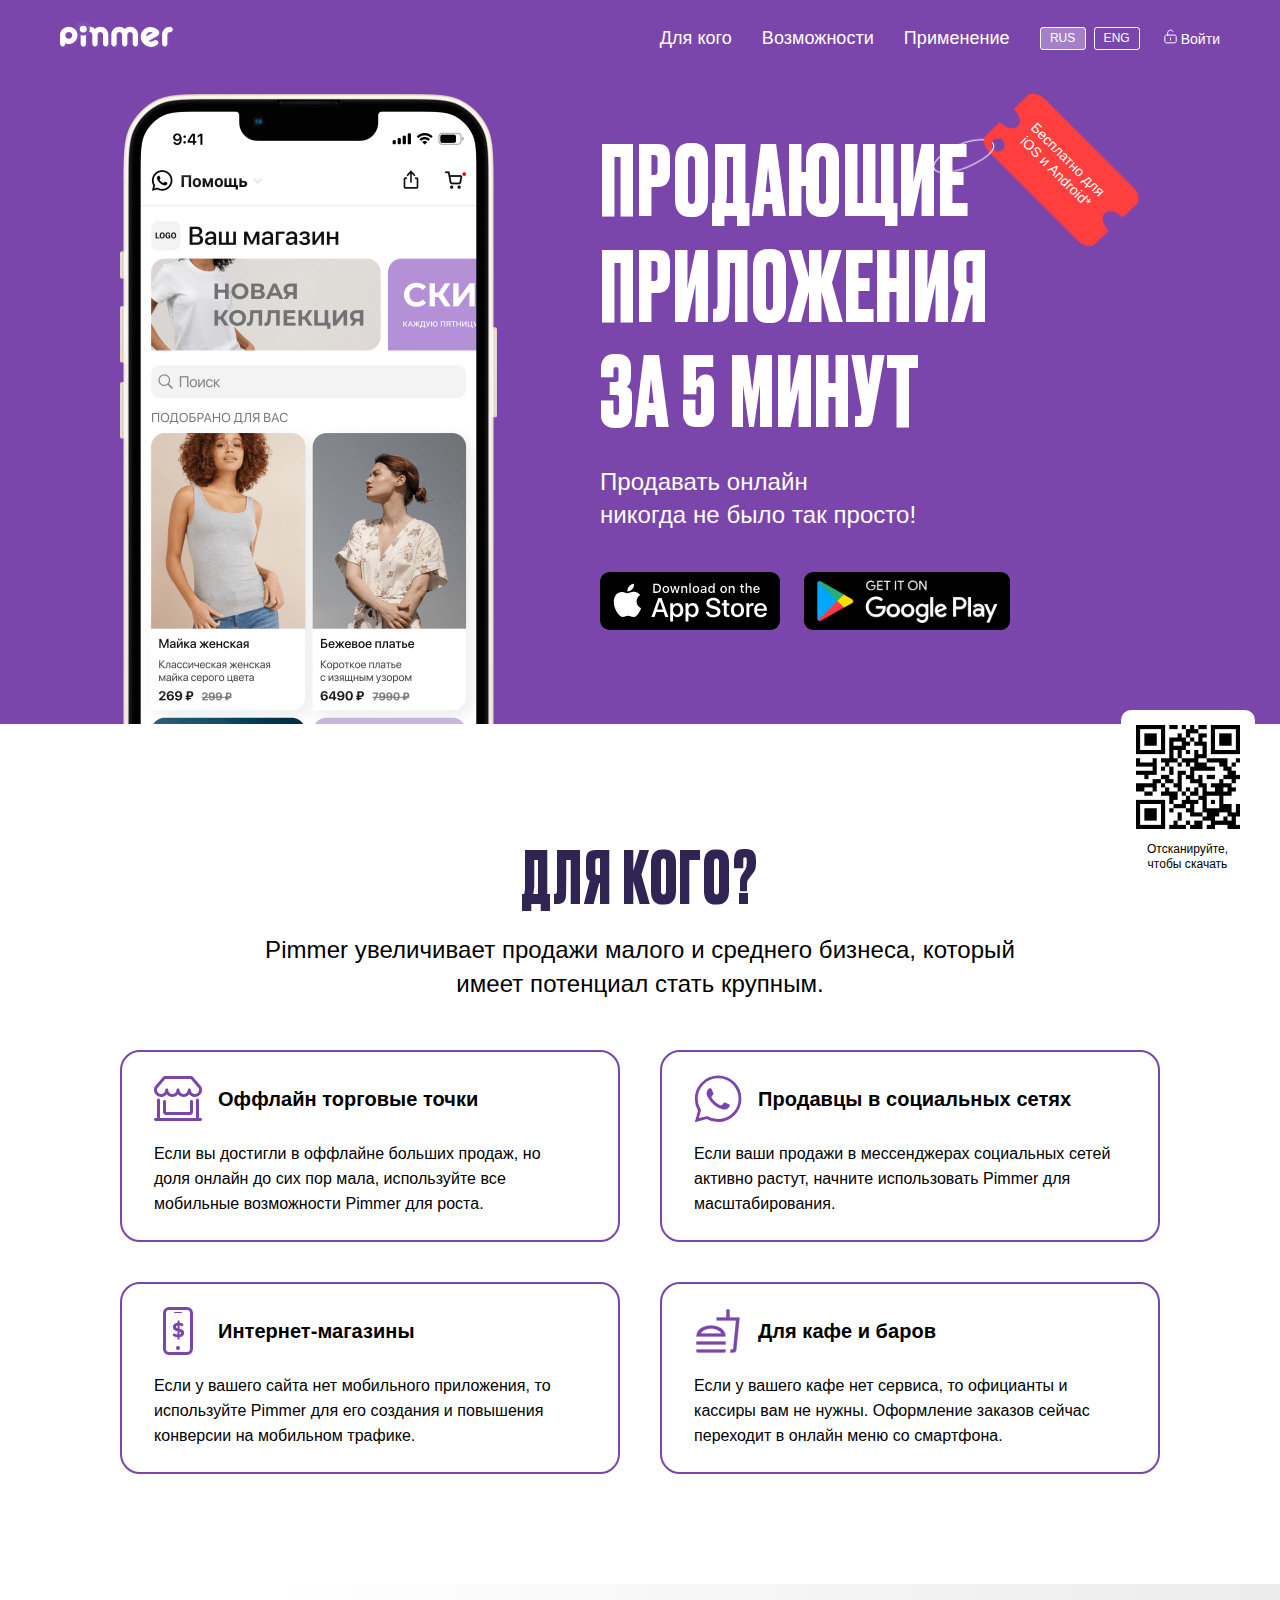
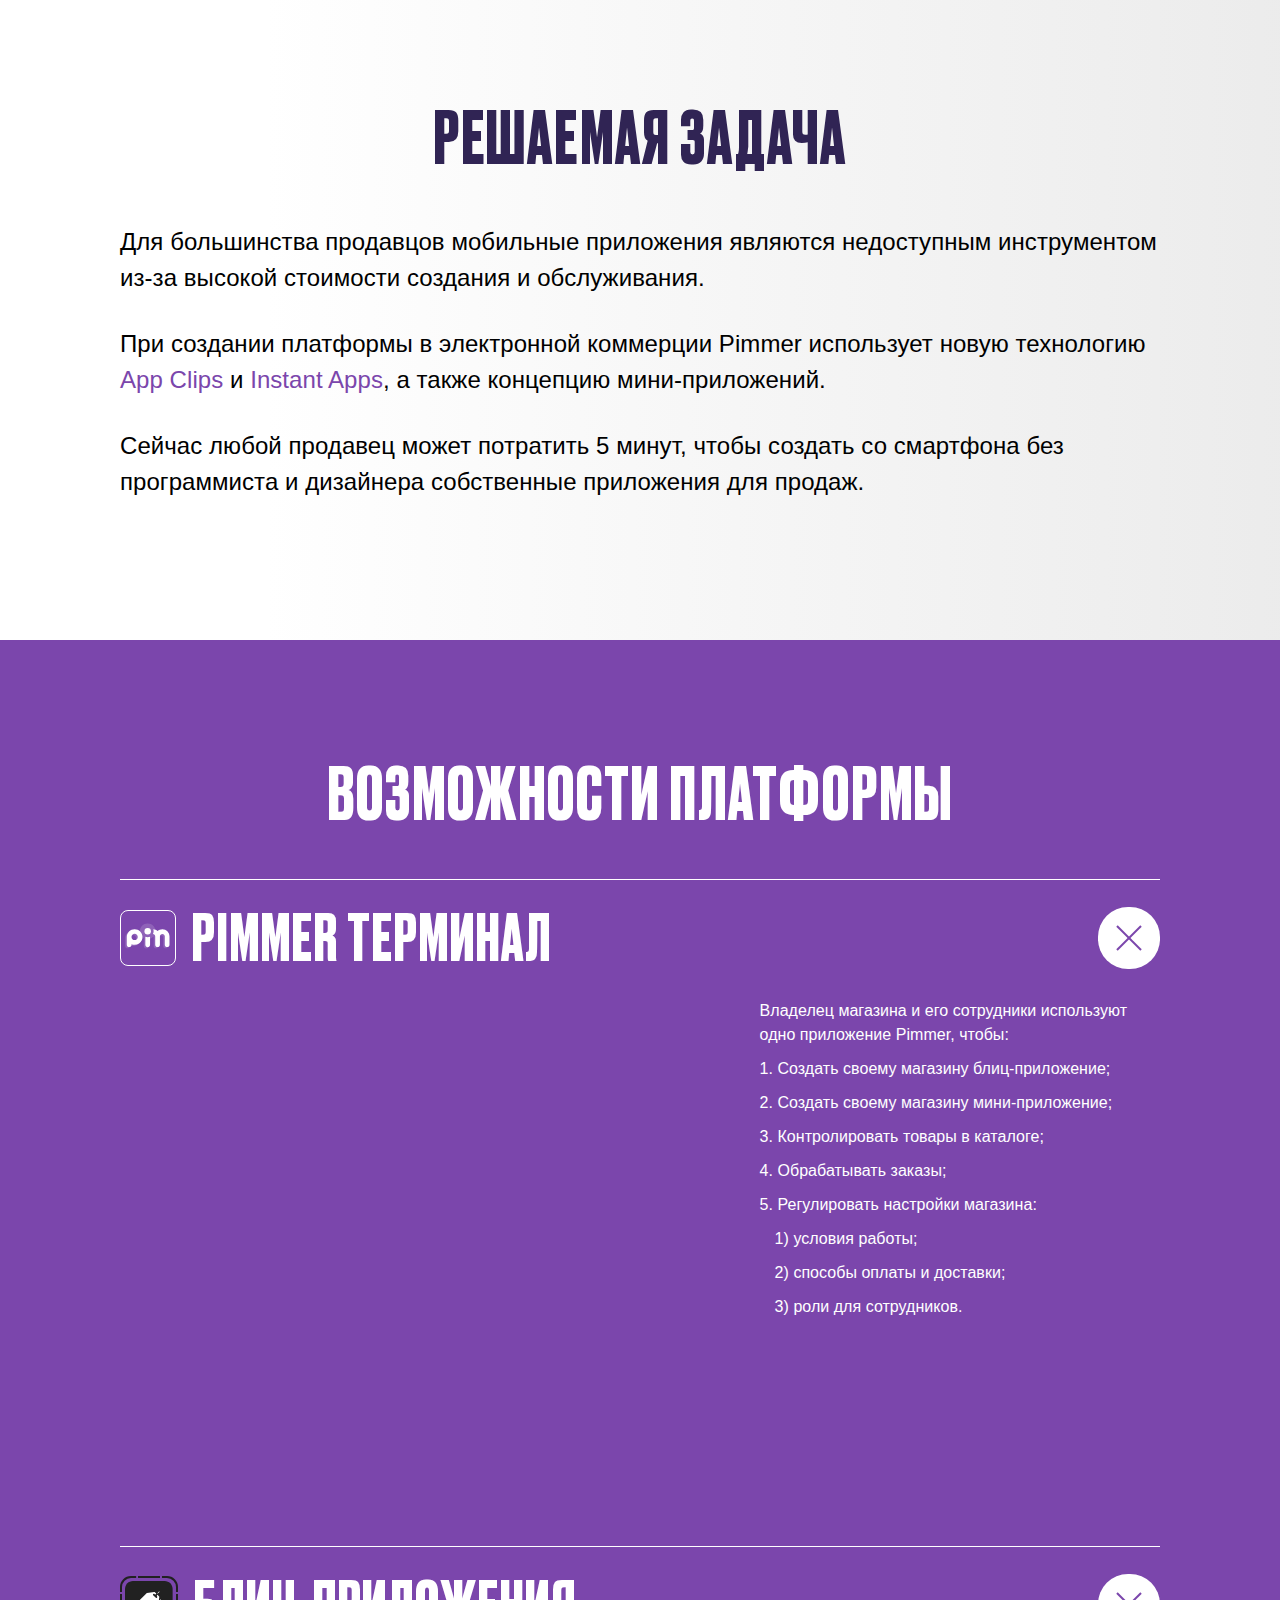
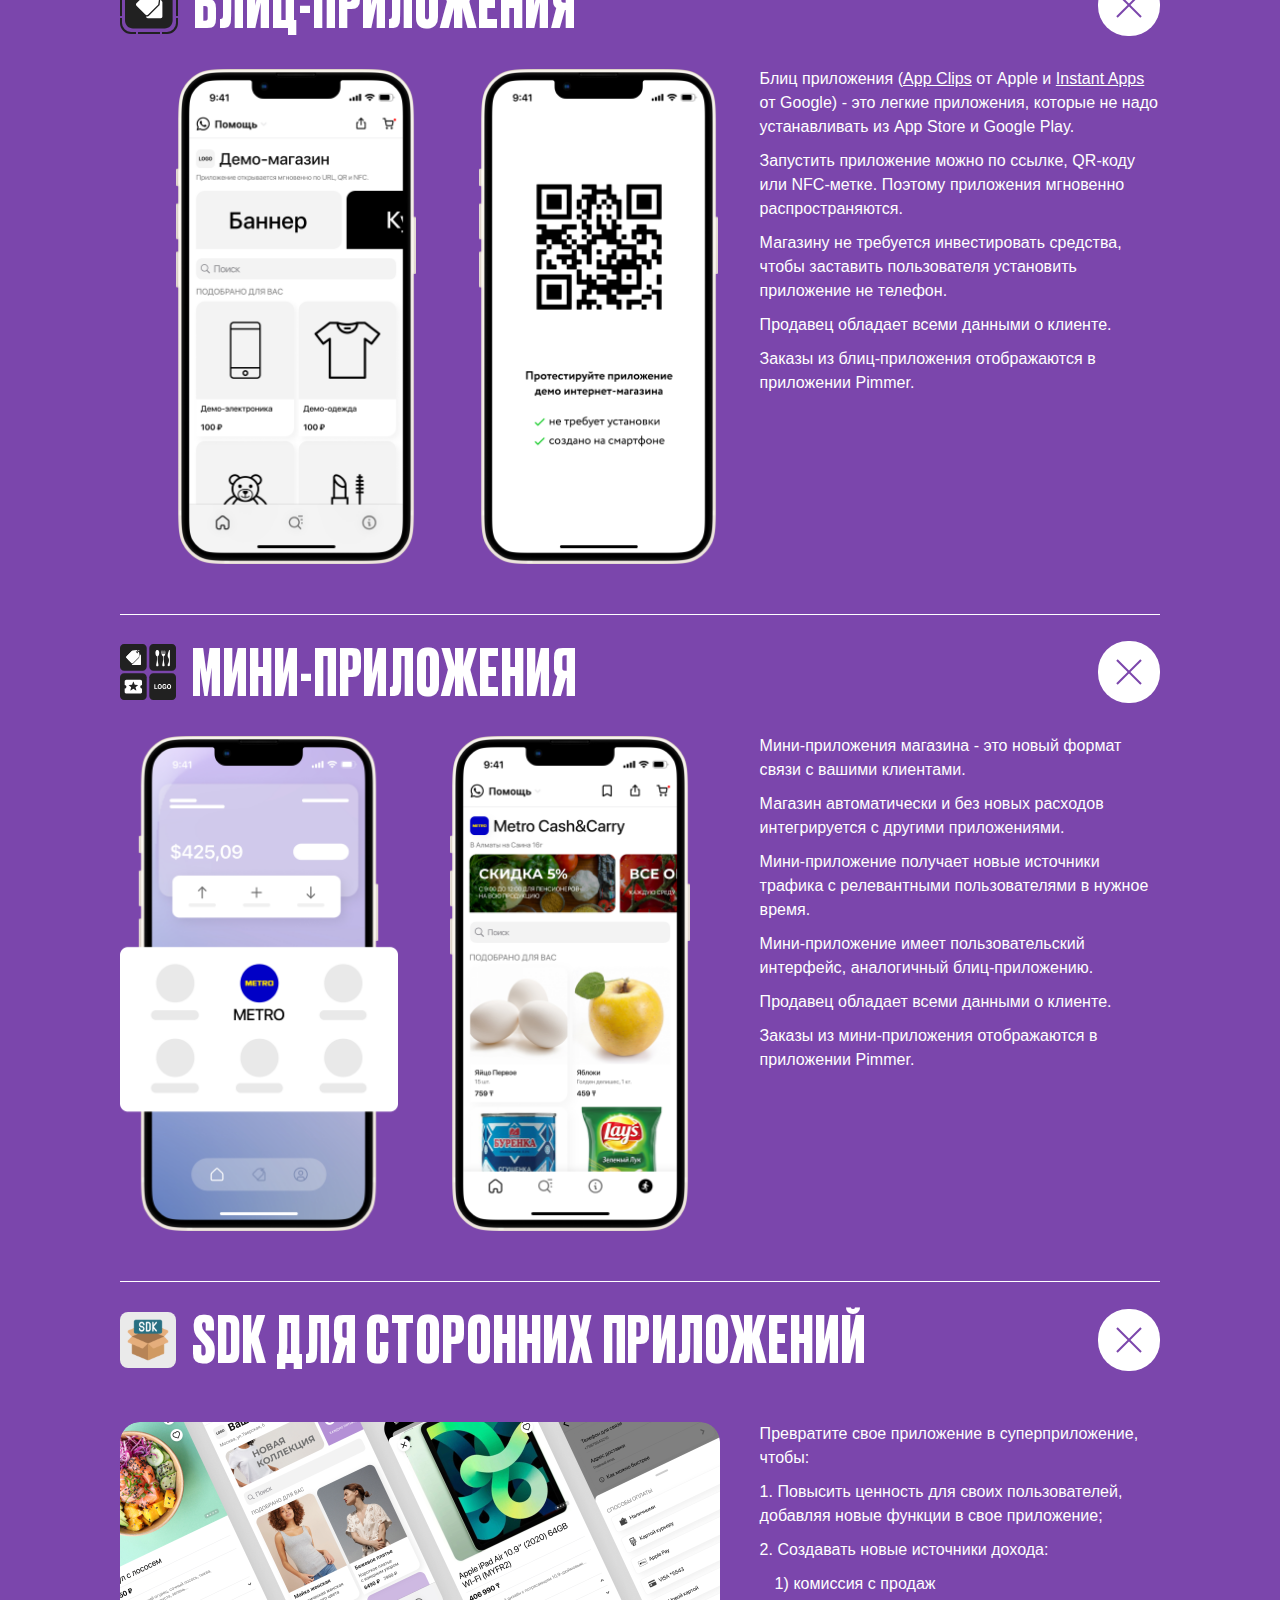
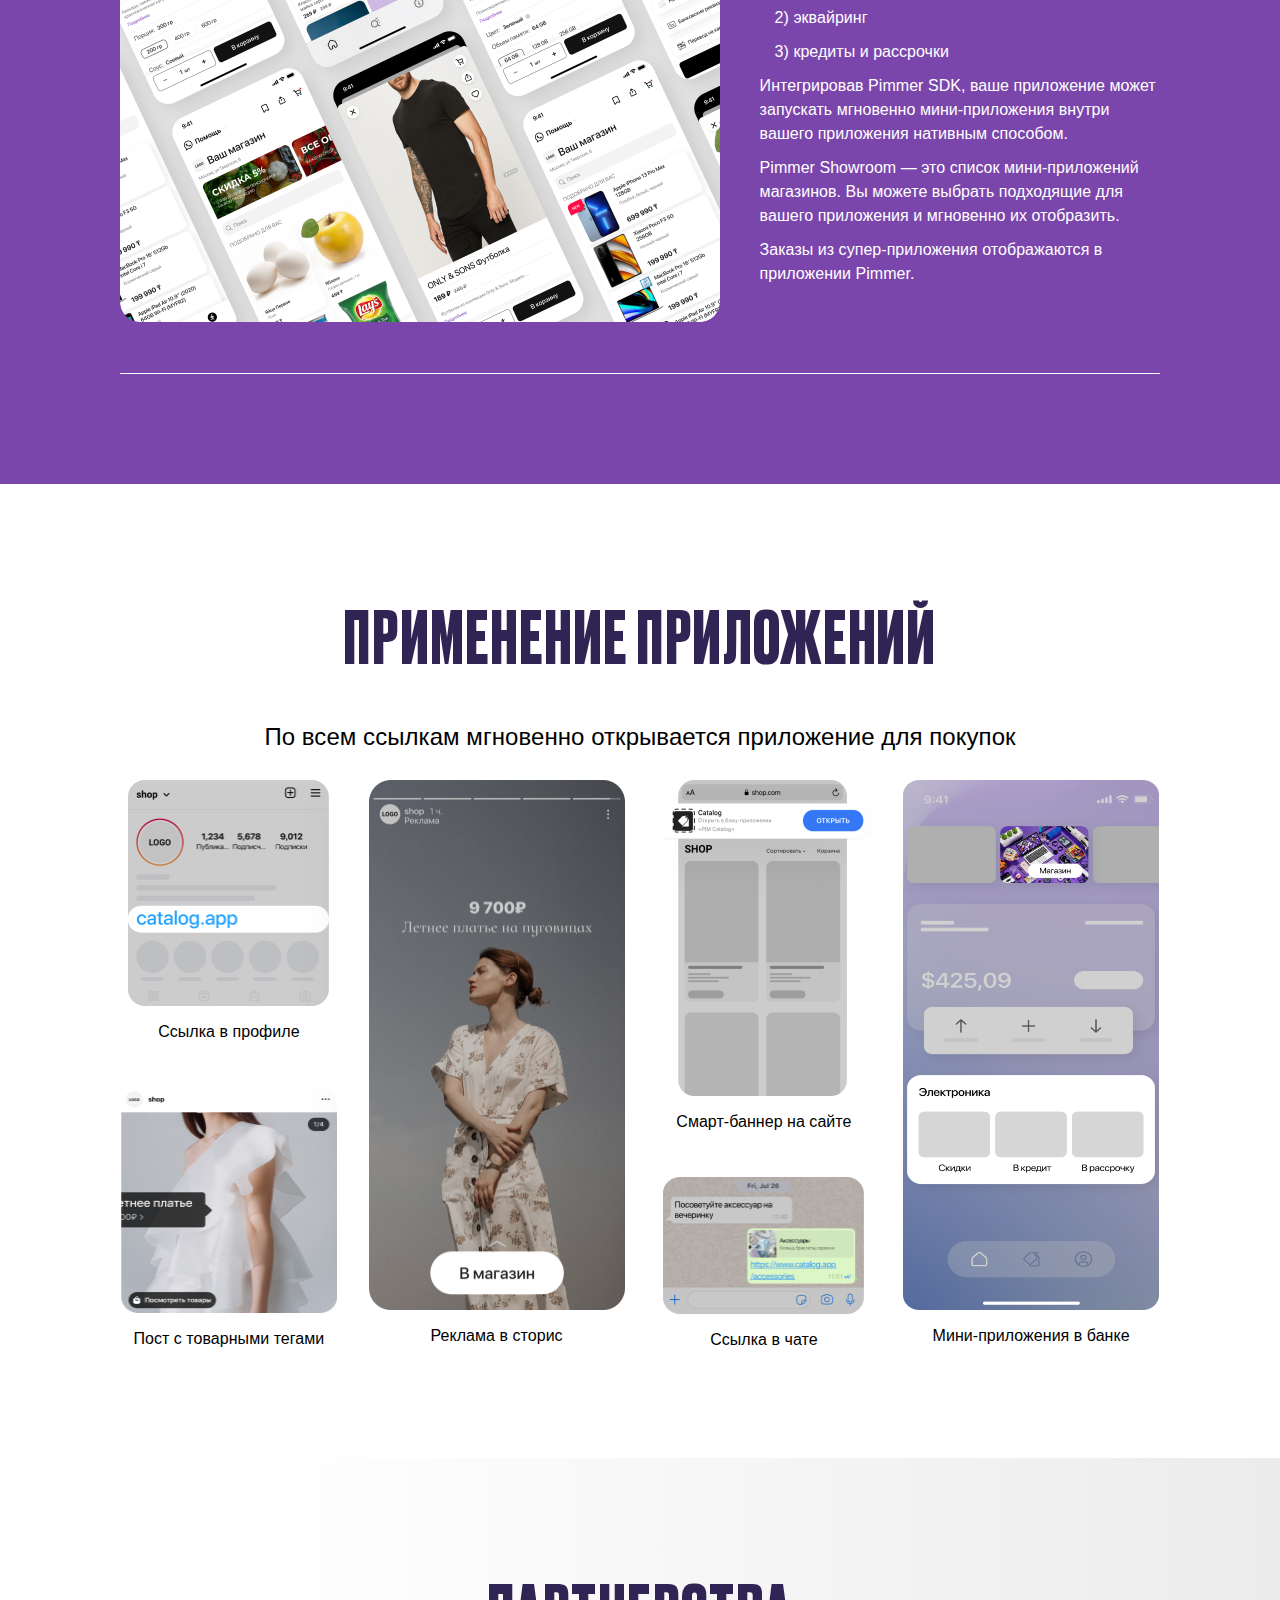
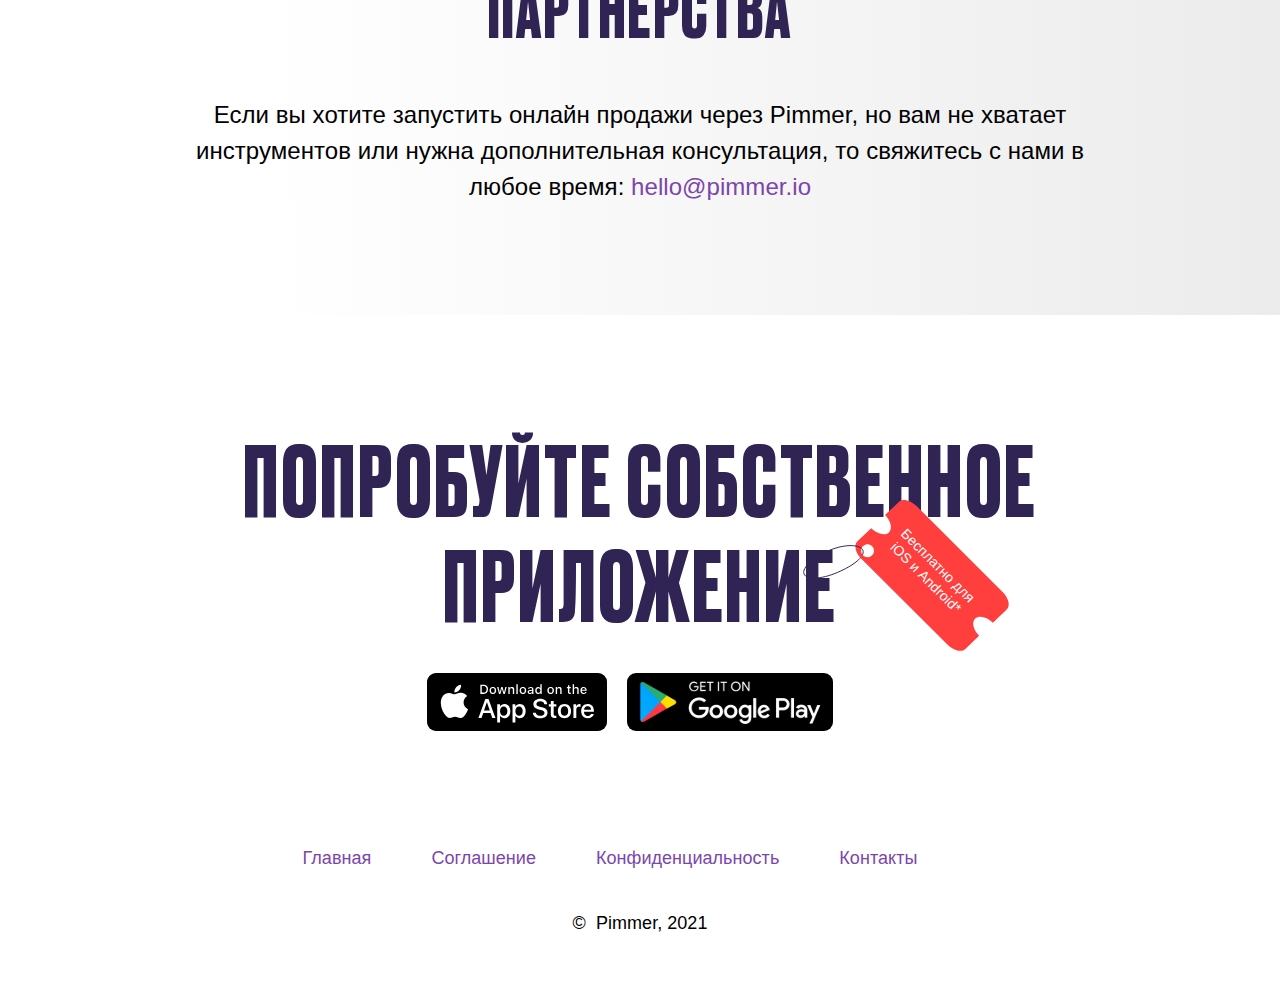
==== commit 1f9c256e: "updated" ====
--- a/index.html
+++ b/index.html
@@ -5,6 +5,7 @@
     <meta http-equiv="X-UA-Compatible" content="IE=edge">
     <meta name="viewport" content="width=device-width, initial-scale=1.0">
     <title>Pimmer</title>
+    <link rel="icon" type="image/x-icon" href="./assets/images/favicon.svg">
     <link rel="stylesheet" href="./css/main.css">
     <link rel="stylesheet" href="./css/media.css">
     <link rel="stylesheet" href="./css/ru.css">
@@ -22,15 +23,14 @@
                     <a href="./index-eng.html"><div class="center">ENG</div></a>
                 </li>
                 <li class="sign-in center">
-                    <img src="./assets/images/unlock.svg" alt="">
-                    <a href="">Войти</a>
+                    <a href="https://pimmer.app/shop"><img src="./assets/images/unlock.svg" alt="">Войти</a>
                 </li>
             </ul>
         </div>
         <div class="container main">
             <div class="header-stiker">
                 <div class="header-img">
-                    <img src="./assets/images/iphone_13_2.png" alt="">
+                    <img class="phone-img" src="./assets/images/iphone_13_2.png" alt="">
                     <div class="stiker-header-m-card mobile-stiker">
                         <div class="stiker">
                             <img src="./assets/images/stiker-3.svg" alt="">
@@ -56,7 +56,7 @@
                 <p>Продавать онлайн <br> никогда не было так просто!</p>
                 <div class="header-heading-img">
                     <a href="https://apps.apple.com/ru/app/pimmer-%D1%81%D0%B2%D0%BE%D0%B9-app-%D0%B4%D0%BB%D1%8F-%D0%BF%D1%80%D0%BE%D0%B4%D0%B0%D0%B6/id1542246847">
-                        <img src="./assets/images/App_Store.svg" alt="">
+                        <img class = "os-img" src="./assets/images/App_Store.svg" alt="">
                     </a>
                     <a href="https://play.google.com/store/apps/details?id=com.io.pimmer" class="hide">
                         <img src="./assets/images/Google-Play.svg" alt="">
@@ -64,7 +64,6 @@
                 </div>                
             </div>
         </div>
-
         <div class="header-scan hide">
             <img src="./assets/images/scan.png" alt="">
             <p>Отсканируйте, чтобы скачать</p>
@@ -298,7 +297,7 @@
                 </div>
                 <div class="footer-heading-img header-heading-img">
                     <a href="https://apps.apple.com/ru/app/pimmer-%D1%81%D0%B2%D0%BE%D0%B9-app-%D0%B4%D0%BB%D1%8F-%D0%BF%D1%80%D0%BE%D0%B4%D0%B0%D0%B6/id1542246847">
-                        <img src="./assets/images/App_Store.svg" alt="">
+                        <img class = "os-img" src="./assets/images/App_Store.svg" alt="">
                     </a>
                     <a href="https://play.google.com/store/apps/details?id=com.io.pimmer" class="hide">
                         <img src="./assets/images/Google-Play.svg" alt="">
--- a/css/main.css
+++ b/css/main.css
@@ -27,6 +27,7 @@
 }
 html,body{
     scroll-behavior: smooth;
+    
 }
 .wrapper{
     width: var(--max-width);
@@ -346,8 +347,8 @@
     line-height: 26px;
     letter-spacing: 0.0024em;
 }
-::-webkit-scrollbar{width:2px;height:2px;}
-::-webkit-scrollbar-button{width:2px;height:2px;}
+.access-section-body::-webkit-scrollbar{width:2px;height:2px;}
+.access-section-body::-webkit-scrollbar-button{width:2px;height:2px;}
 .access-section-body{
     margin-top: 30px;
     width: 100%;
--- a/css/media.css
+++ b/css/media.css
@@ -7,7 +7,7 @@
         padding: 48px 0;
     }
     .nav{
-        margin: 40px 0 34px;
+        margin: 41px 26px 34px;
     }
     .logo img{
         width: 80px;
@@ -218,8 +218,9 @@
     .content-body video{
         margin-top: -10px;
         margin-bottom: -15px;
-        width: 290px;
-        height: 290px;
+        width: 100%;
+        height: 350px;
+        background-size: cover;
     }
     .content:first-child .content-body div:first-child{
         margin-bottom: 3px;
--- a/css/ru.css
+++ b/css/ru.css
@@ -4,9 +4,9 @@
     top: -5px;
     right: 100px;
 }
-@media screen and (max-width: 320px){
+@media screen and (max-width: 640px){
     .stiker-footer-card{
-        top: 120px;
-        right: 0px;
+        top: 130px;
+        left: 63%;
     }
 }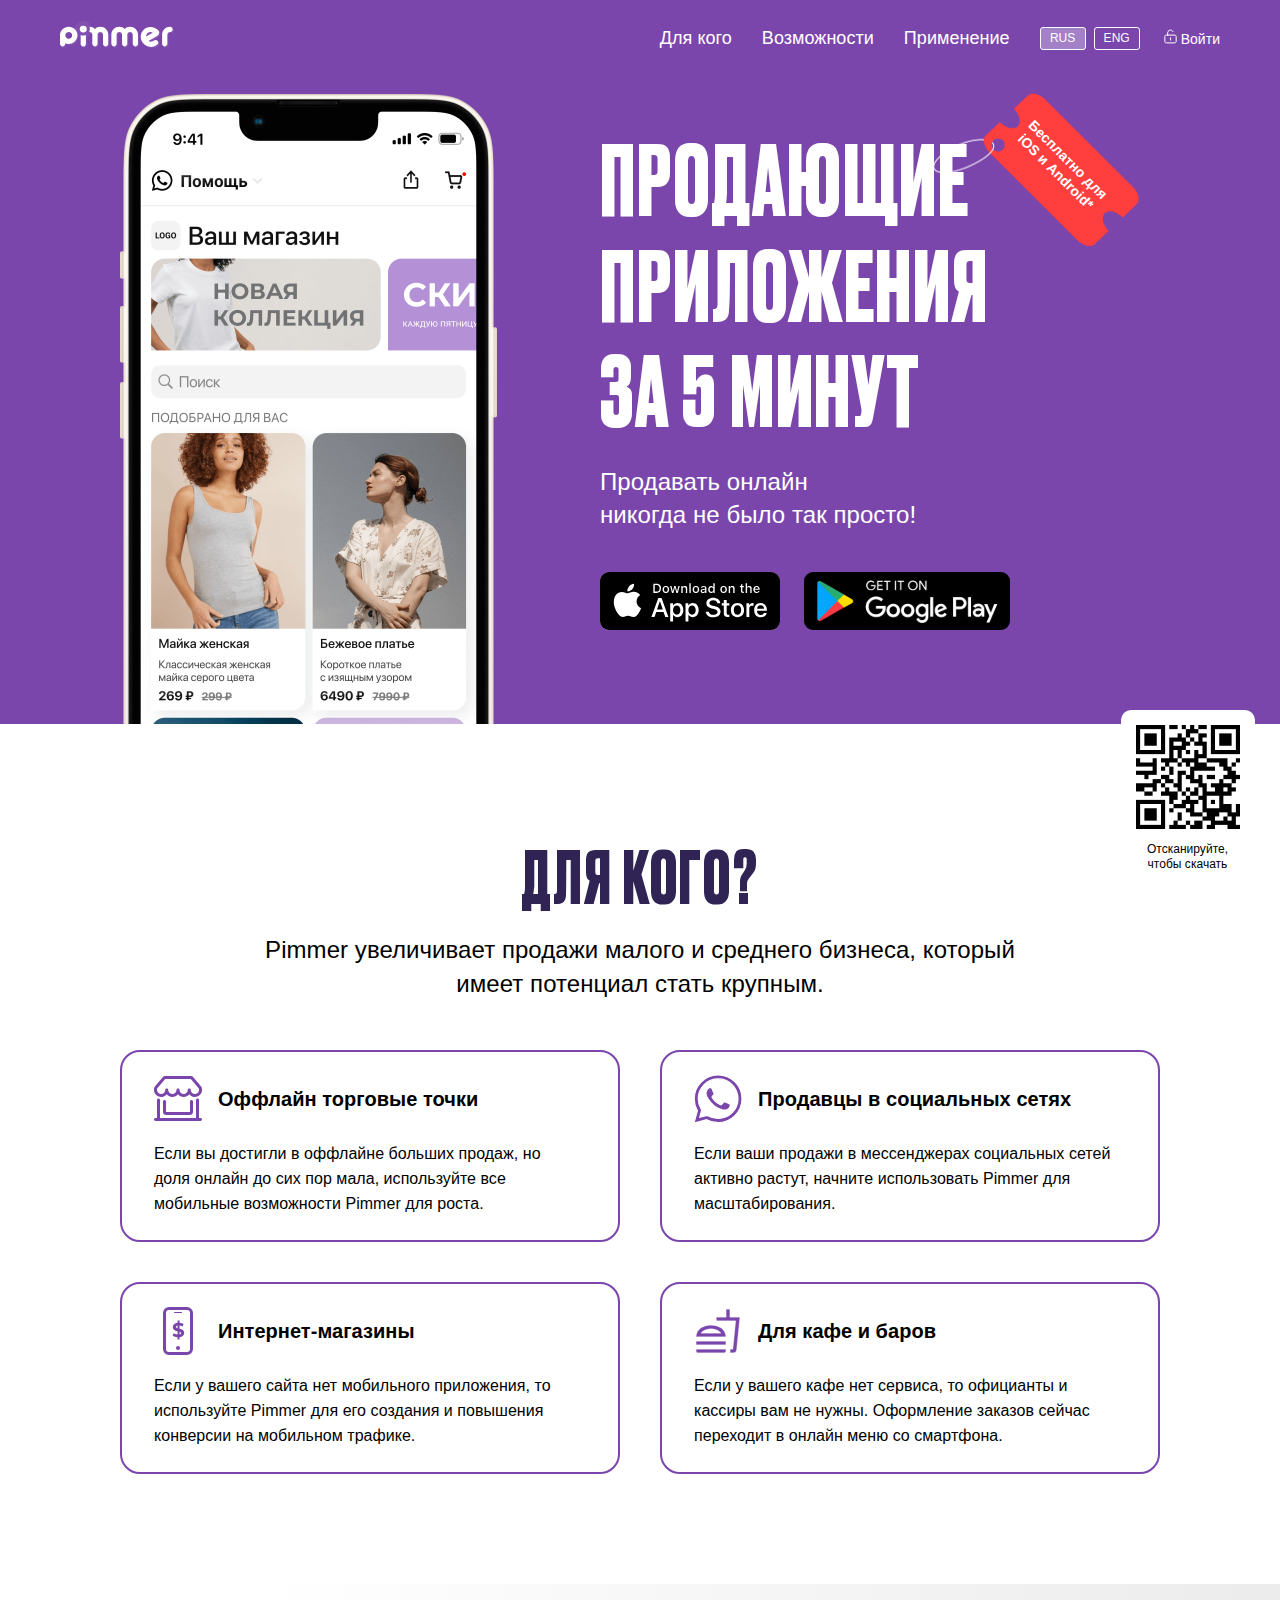
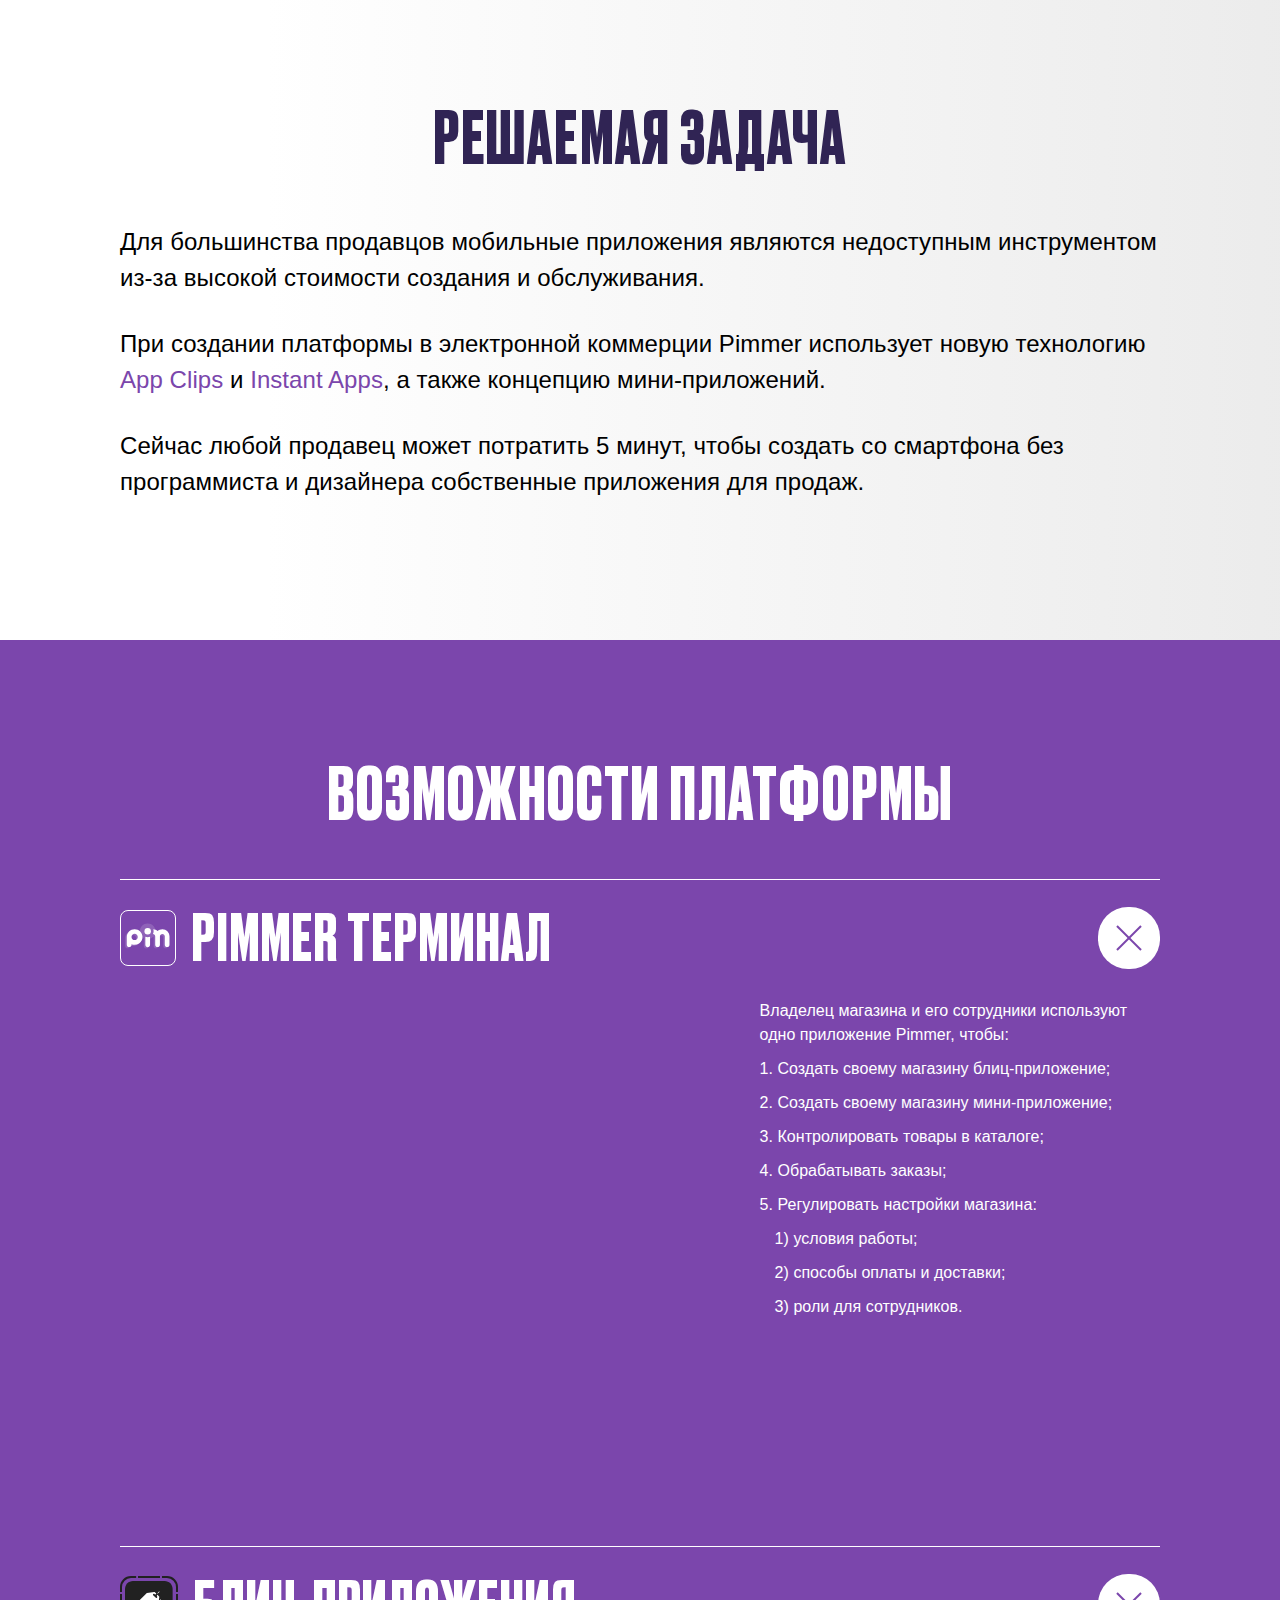
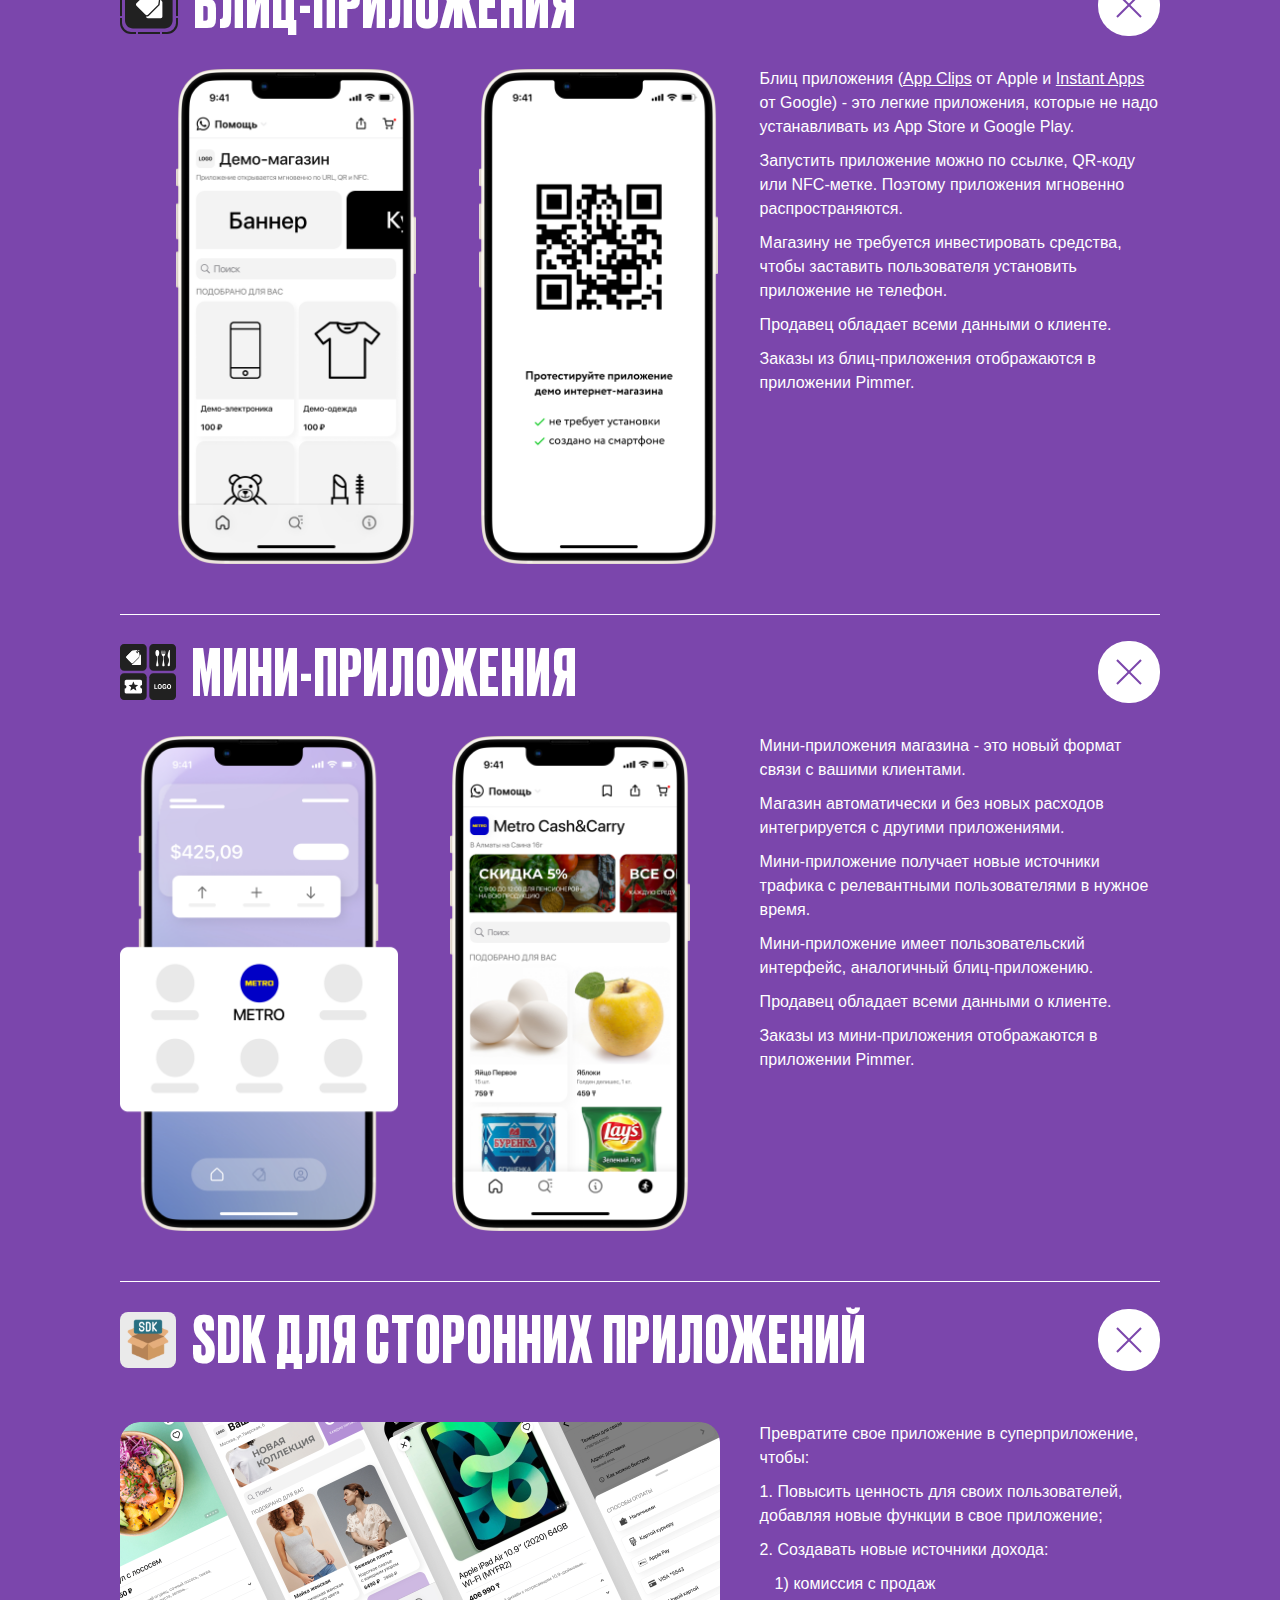
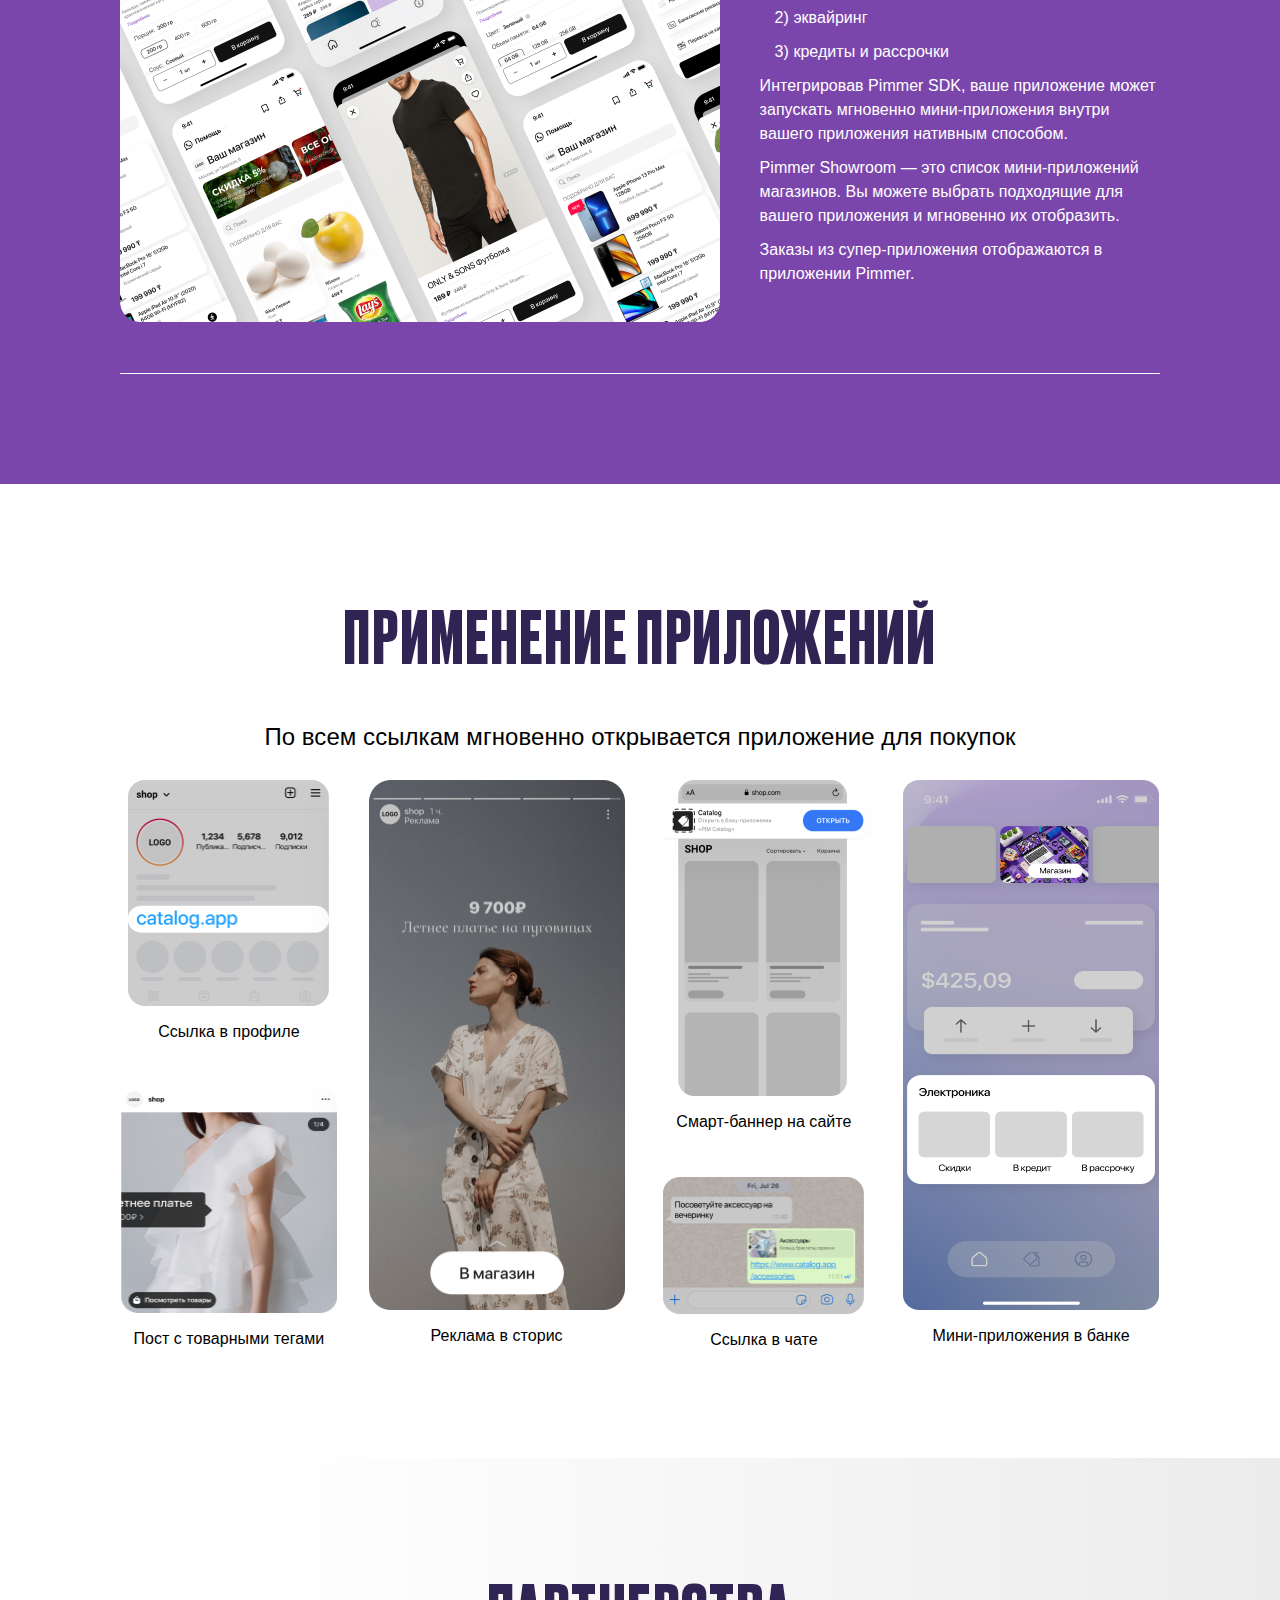
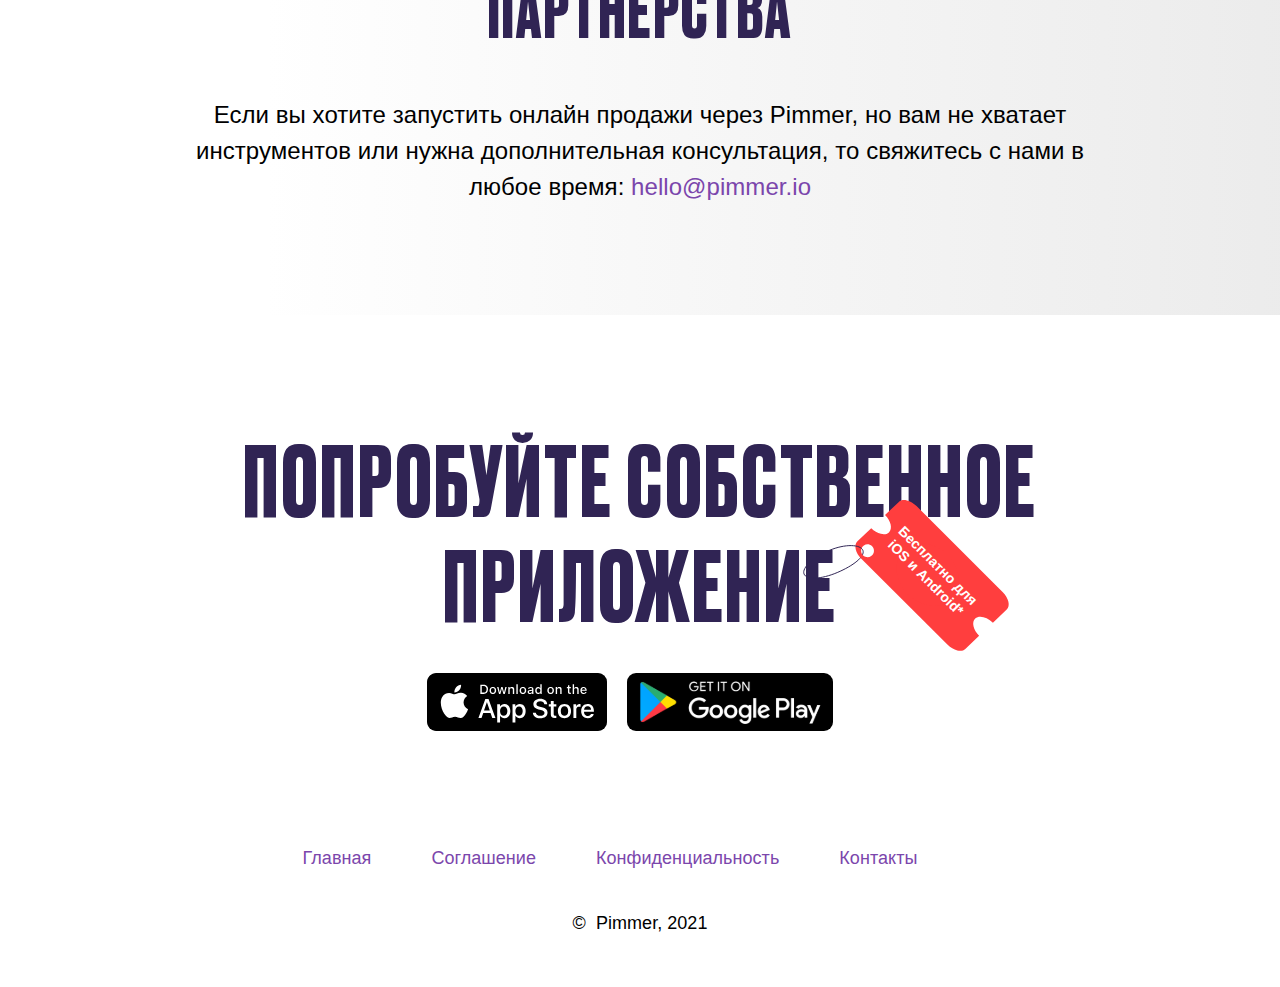
==== commit 7511de01: "modified" ====
--- a/index.html
+++ b/index.html
@@ -133,7 +133,7 @@
                     </div>
                     <div class="content-body">
                         <div>
-                            <video width="600" height="500" autoplay loop muted playsinline>
+                            <video width="600" height="500" preload="auto" autoplay loop muted playsinline>
                                 <source src="https://dl.dropboxusercontent.com/s/cn1hb3r0xm3feev/%D0%B4%D0%BB%D1%8F%20%D1%81%D0%B0%D0%B9%D1%82%D0%B0.mp4?dl=0">
                             </video>
                         </div>
@@ -309,9 +309,9 @@
     <footer class="wrapper">
         <ul class="center">
             <li><a href="index.html">Главная</a></li>
-            <li><a href="">Cоглашение</a></li>
-            <li><a href="">Конфиденциальность</a></li>
-            <li><a href="./contacts.html">Контакты</a></li>
+            <li><a href="./terms/pimmer_terms_ru.html">Cоглашение</a></li>
+            <li><a href="./privacy/pimmer_privacy_ru.html">Конфиденциальность</a></li>
+            <li><a href="./contacts/index.html">Контакты</a></li>
         </ul>
         <p>©  Pimmer, 2021</p>
     </footer>
--- a/css/main.css
+++ b/css/main.css
@@ -3,7 +3,14 @@
     src: url("../assets/fonts/DrukCyr-Bold.ttf") format('truetype');
 }
 @import url('https://fonts.googleapis.com/css2?family=Montserrat:wght@400;500;600;700&display=swap');
-
+@font-face{font-family:'DrukMont';src:url('https://static.tildacdn.com/tild6636-6162-4262-b961-663931313166/Montserrat-Regular_2.woff') format('woff');
+    font-weight:400;font-style:normal}
+@font-face{font-family:'DrukMont';src:url('https://static.tildacdn.com/tild6236-6338-4532-a530-356237336632/Montserrat-Medium_1.woff') format('woff');
+    font-weight:500;font-style:normal}
+@font-face{font-family:'DrukMont';src:url('https://static.tildacdn.com/tild6330-6461-4262-b737-336466356533/Montserrat-SemiBold_.woff') format('woff');
+    font-weight:600;font-style:normal}
+@font-face{font-family:'DrukMont';src:url('https://static.tildacdn.com/tild3235-3664-4466-b962-353261396639/Druk-Bold-Web.woff') format('woff');
+    font-weight:700;font-style:normal}
 :root{
     --color-primary: #7B46AC;
     --color-white: #FFFFFF;
@@ -21,7 +28,7 @@
     text-decoration: none;
     list-style-type: none;
     box-sizing: border-box;
-    font-family: 'Montserrat', sans-serif;
+    font-family: 'DrukMont',Arial, sans-serif;
     font-weight: 400;
     letter-spacing: 0.0024em;
 }
@@ -98,6 +105,8 @@
     letter-spacing: 0.0024em;
     width: 114px;
     text-align: center;
+    font-family: 'DrukMont',Arial, sans-serif;
+    font-weight: 600;
 }
 .stiker-footer-card{
     position: absolute;
@@ -235,6 +244,8 @@
     font-weight: 700;
     font-size: 20px;
     line-height: 30px;
+    font-family: 'DrukMont',Arial, sans-serif;
+    font-weight: 600;
 }
 .card-body{
     height: 75px;
@@ -307,6 +318,16 @@
 .content:last-child .content-body{
     height: 576px;
 }
+.content:first-child .content-body video{
+    border: 0;
+    object-fit: cover;
+    background-size: cover;
+    box-sizing: content-box;
+}
+.content:first-child .content-body video>source{
+    background-size: cover;
+    box-sizing: content-box;
+}
 .content-body-img{
     display: flex;
     padding-top: 6px;
@@ -346,6 +367,7 @@
 .access-section-title p{
     line-height: 26px;
     letter-spacing: 0.0024em;
+    font-weight: 500;
 }
 .access-section-body::-webkit-scrollbar{width:2px;height:2px;}
 .access-section-body::-webkit-scrollbar-button{width:2px;height:2px;}
--- a/css/media.css
+++ b/css/media.css
@@ -82,12 +82,12 @@
     .f-stiker img{
         position: absolute;
         z-index: 1;
-        width: 100.15px;
+        width: 109px;
     }
     .f-stiker div{
         position: absolute;
         top: 19px;
-        left: -8px;
+        left: -4px;
         font-size: 10px;
         z-index: 5;
         color: white;
@@ -216,14 +216,13 @@
         padding-top: 0px;
     }
     .content-body video{
-        margin-top: -10px;
+        margin-top: 0px;
         margin-bottom: -15px;
         width: 100%;
-        height: 350px;
-        background-size: cover;
+        height: auto;
     }
     .content:first-child .content-body div:first-child{
-        margin-bottom: 3px;
+        margin-bottom: 32px;
     }
     .img-1 > img{
         width: 145px;
@@ -255,6 +254,9 @@
     }
     .access-section-title>h4{
         margin-bottom: 24px;
+    }
+    .access-section-title p{
+        font-weight: 400;
     }
     .access-section-body{
         margin-top: 16px;
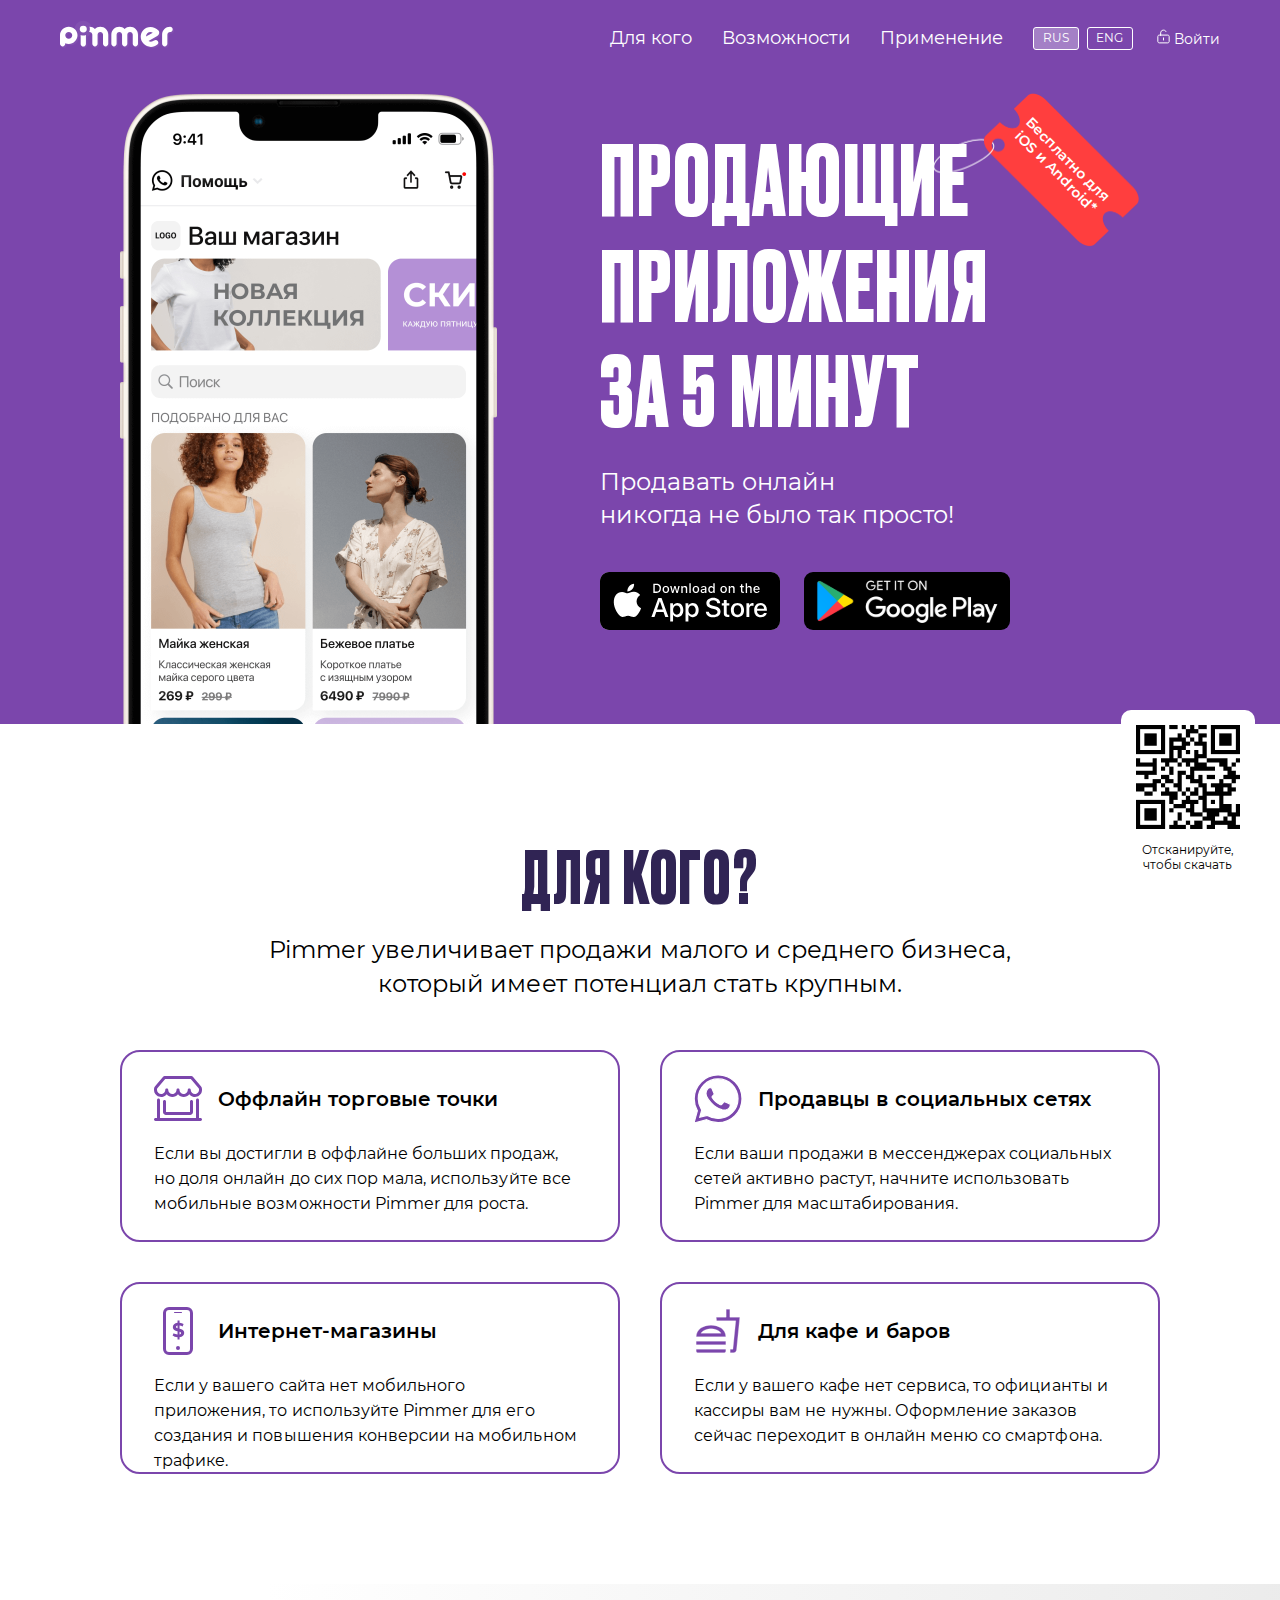
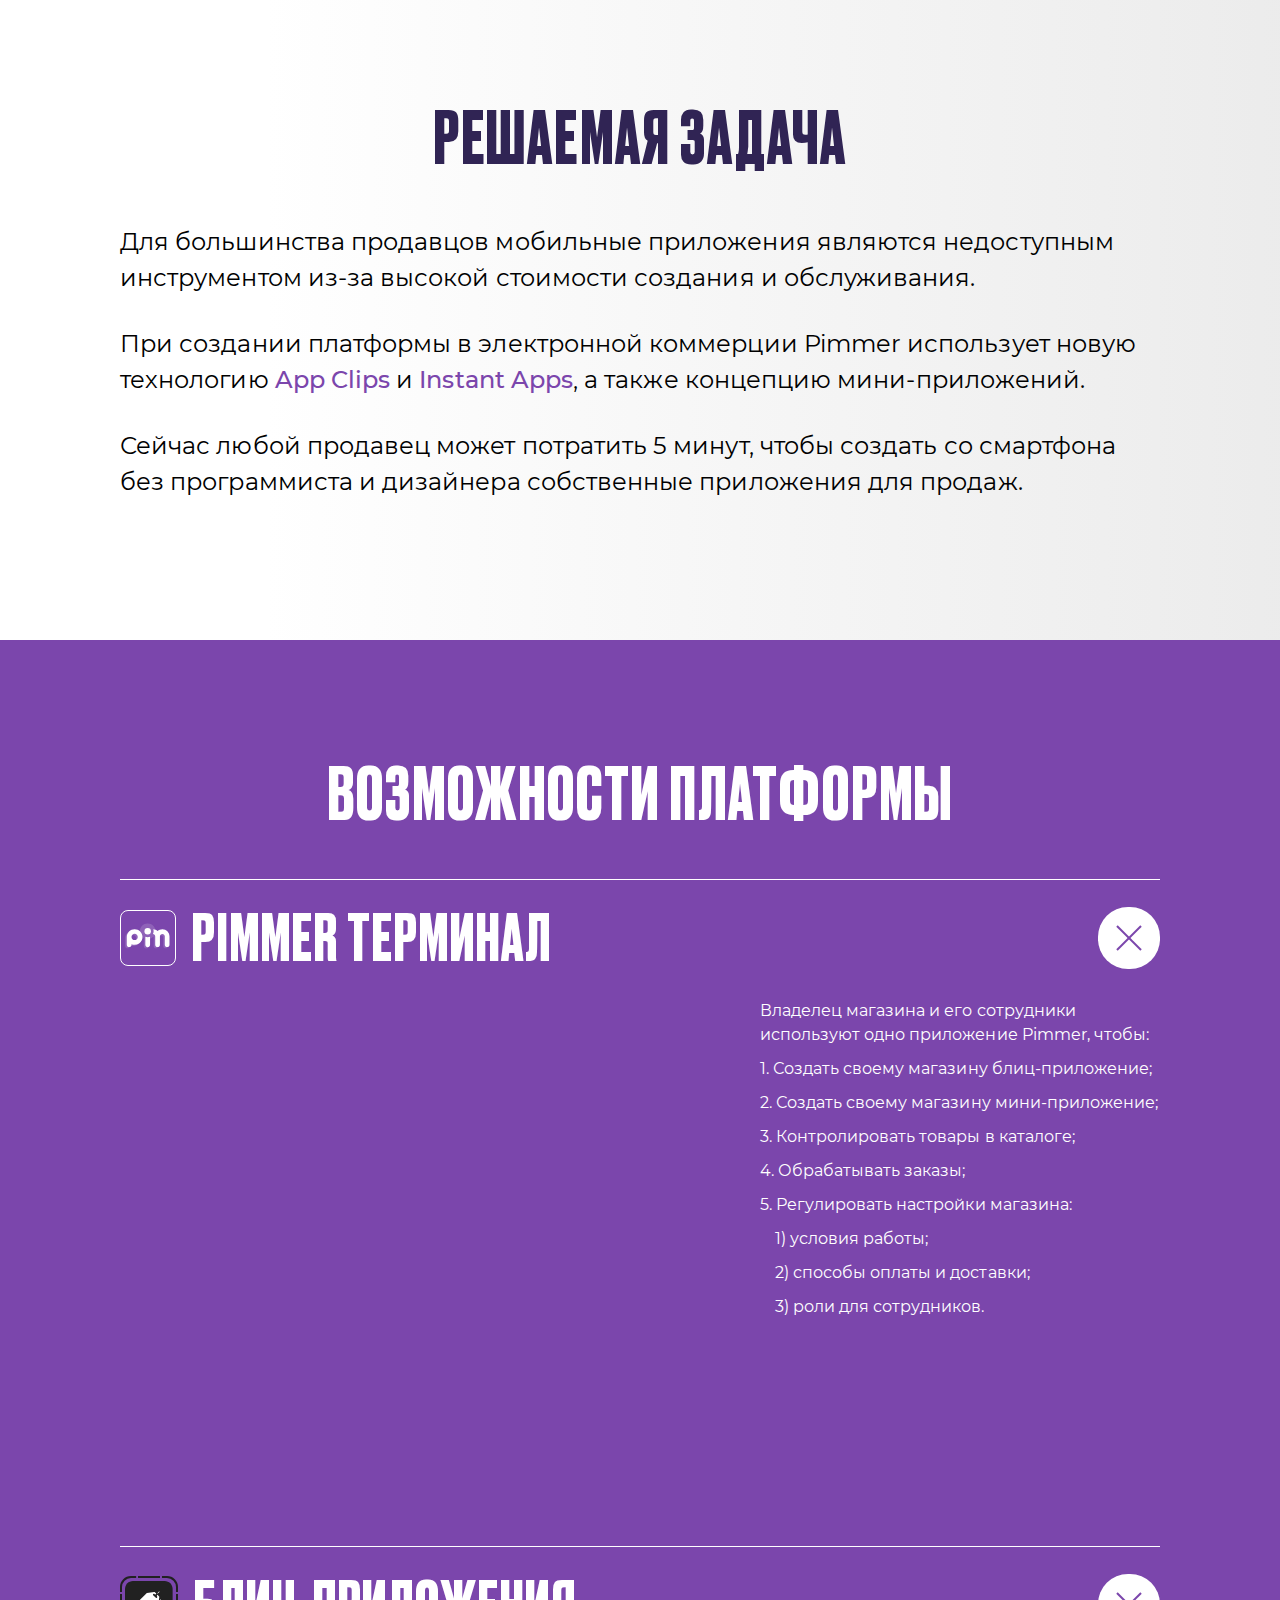
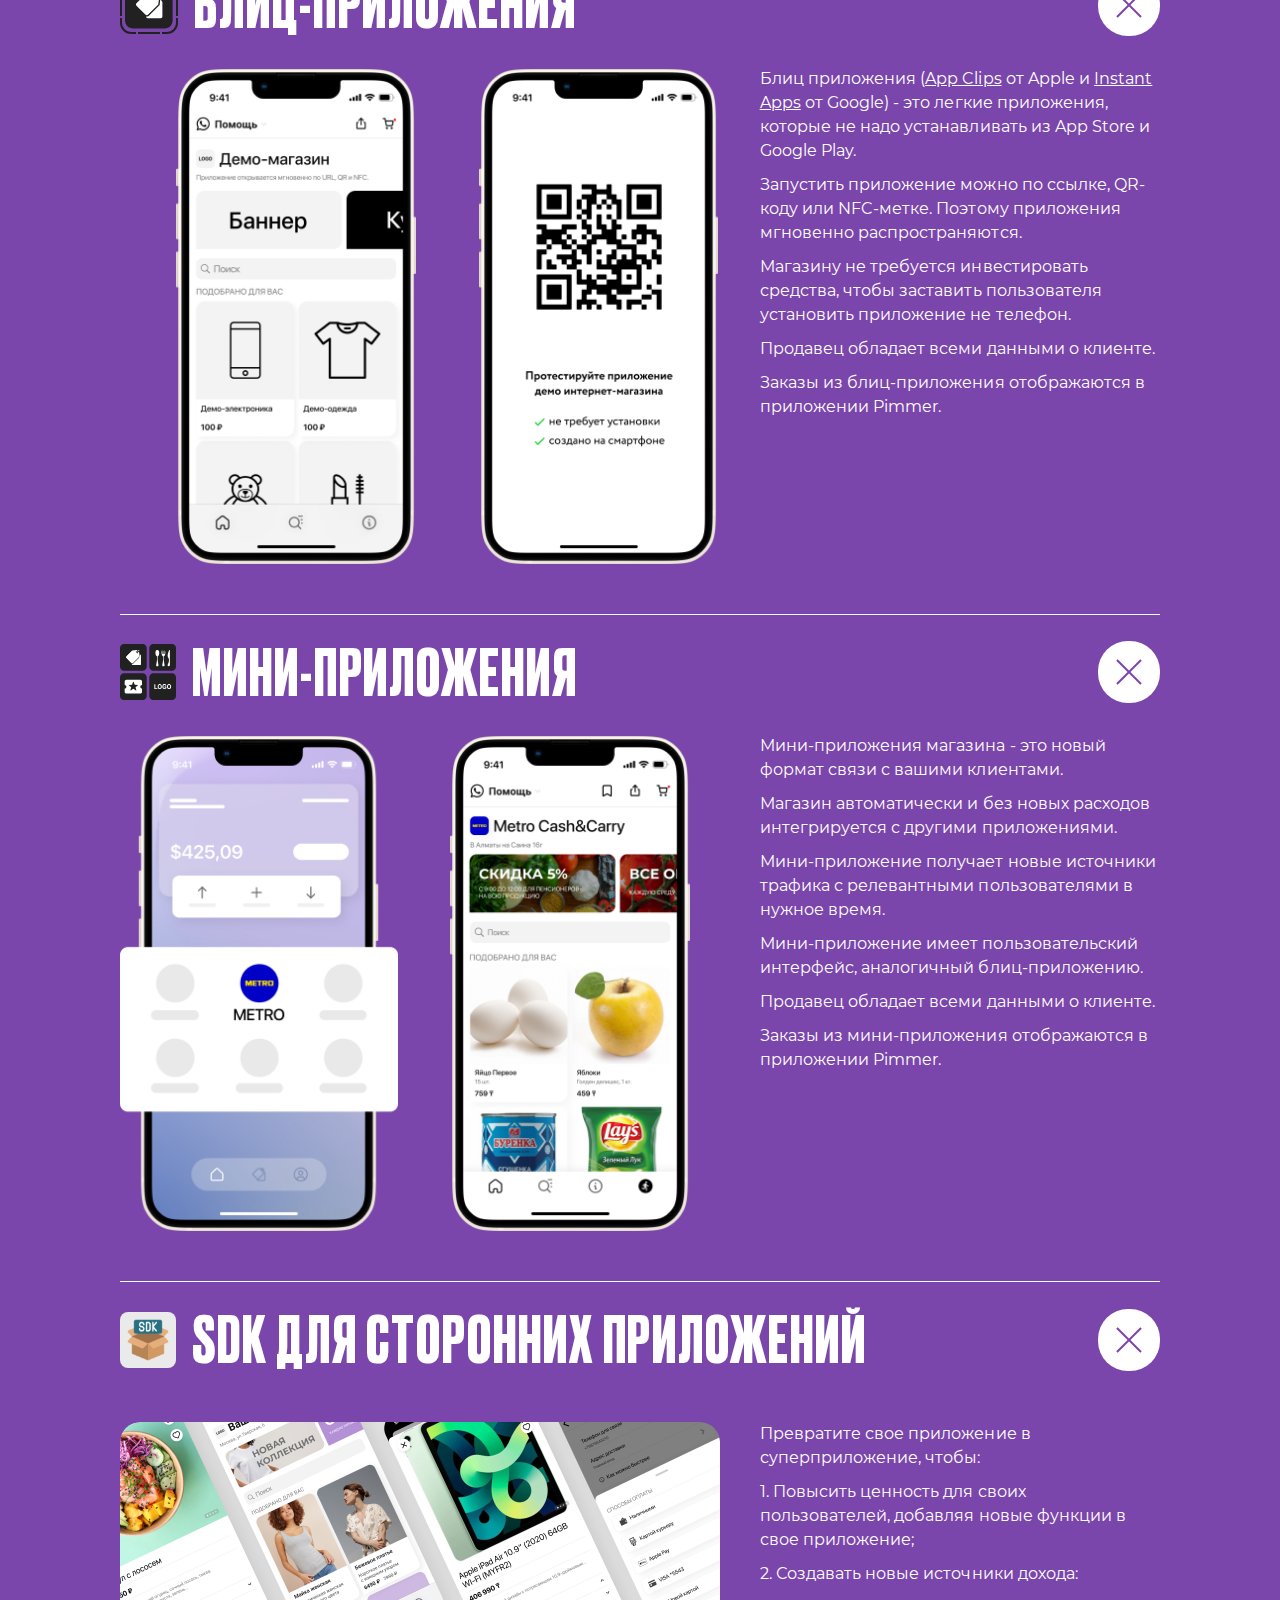
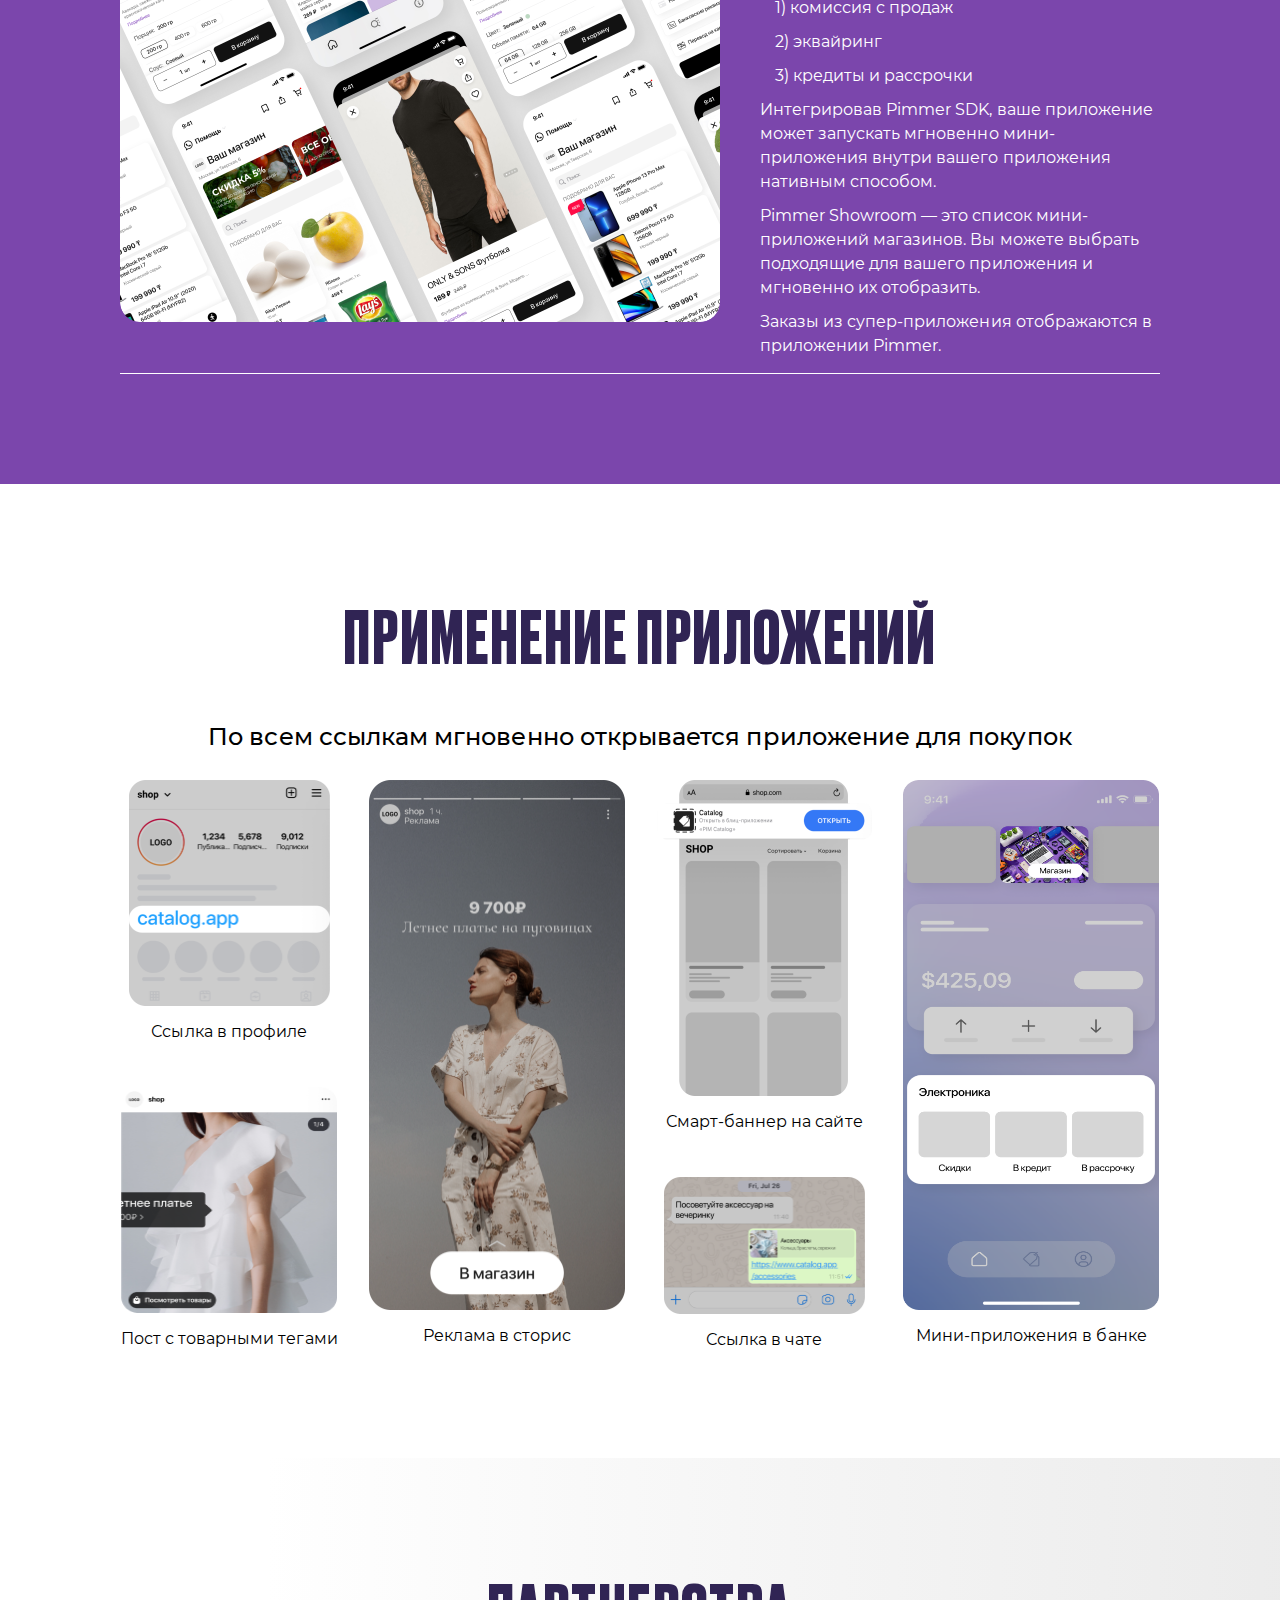
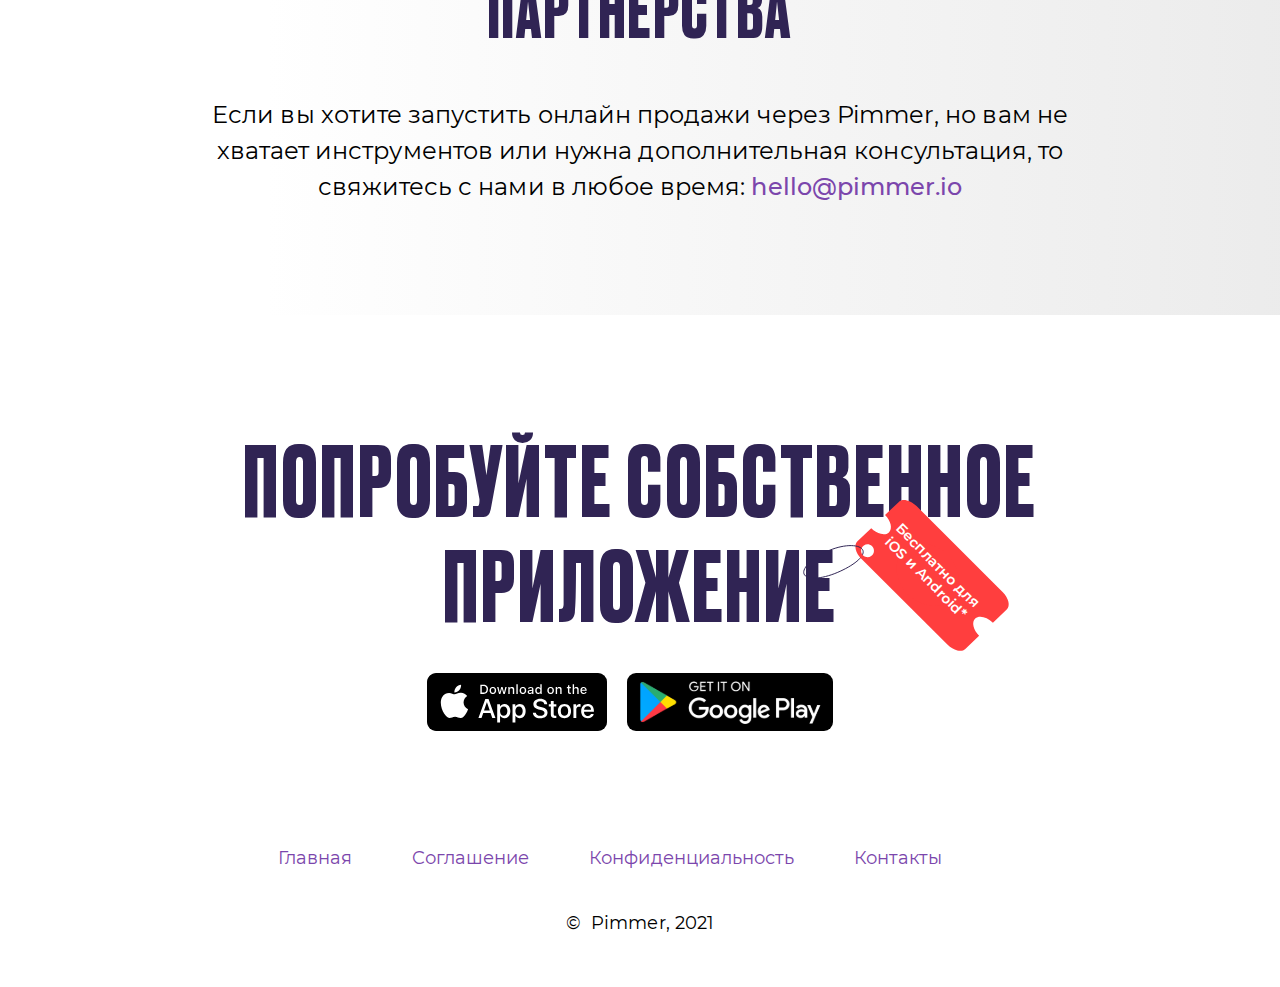
==== commit 959829f7: "added imgs" ====
--- a/index.html
+++ b/index.html
@@ -133,8 +133,8 @@
                     </div>
                     <div class="content-body">
                         <div>
-                            <video width="600" height="500" preload="auto" autoplay loop muted playsinline>
-                                <source src="https://dl.dropboxusercontent.com/s/cn1hb3r0xm3feev/%D0%B4%D0%BB%D1%8F%20%D1%81%D0%B0%D0%B9%D1%82%D0%B0.mp4?dl=0">
+                            <video class = "content-video" width="600" preload="auto" autoplay loop muted playsinline>
+                                <source src="./assets/video/forsite_ru.mp4">
                             </video>
                         </div>
                         <div class="content-body-text">
--- a/css/main.css
+++ b/css/main.css
@@ -2,14 +2,13 @@
     font-family: 'drukсyr';
     src: url("../assets/fonts/DrukCyr-Bold.ttf") format('truetype');
 }
-@import url('https://fonts.googleapis.com/css2?family=Montserrat:wght@400;500;600;700&display=swap');
-@font-face{font-family:'DrukMont';src:url('https://static.tildacdn.com/tild6636-6162-4262-b961-663931313166/Montserrat-Regular_2.woff') format('woff');
+@font-face{font-family:'DrukMont';src:url('../assets/fonts/Montserrat-Regular_2.woff') format('woff');
     font-weight:400;font-style:normal}
-@font-face{font-family:'DrukMont';src:url('https://static.tildacdn.com/tild6236-6338-4532-a530-356237336632/Montserrat-Medium_1.woff') format('woff');
+@font-face{font-family:'DrukMont';src:url('../assets/fonts/Montserrat-Medium_1.woff') format('woff');
     font-weight:500;font-style:normal}
-@font-face{font-family:'DrukMont';src:url('https://static.tildacdn.com/tild6330-6461-4262-b737-336466356533/Montserrat-SemiBold_.woff') format('woff');
+@font-face{font-family:'DrukMont';src:url('../assets/fonts/Montserrat-SemiBold_.woff') format('woff');
     font-weight:600;font-style:normal}
-@font-face{font-family:'DrukMont';src:url('https://static.tildacdn.com/tild3235-3664-4466-b962-353261396639/Druk-Bold-Web.woff') format('woff');
+@font-face{font-family:'DrukMont';src:url('../assets/fonts/Druk-Bold-Web.woff') format('woff');
     font-weight:700;font-style:normal}
 :root{
     --color-primary: #7B46AC;
@@ -318,15 +317,16 @@
 .content:last-child .content-body{
     height: 576px;
 }
-.content:first-child .content-body video{
+.content-video{
     border: 0;
     object-fit: cover;
     background-size: cover;
     box-sizing: content-box;
 }
-.content:first-child .content-body video>source{
+.content-video>source{
     background-size: cover;
     box-sizing: content-box;
+    border: 0;
 }
 .content-body-img{
     display: flex;
